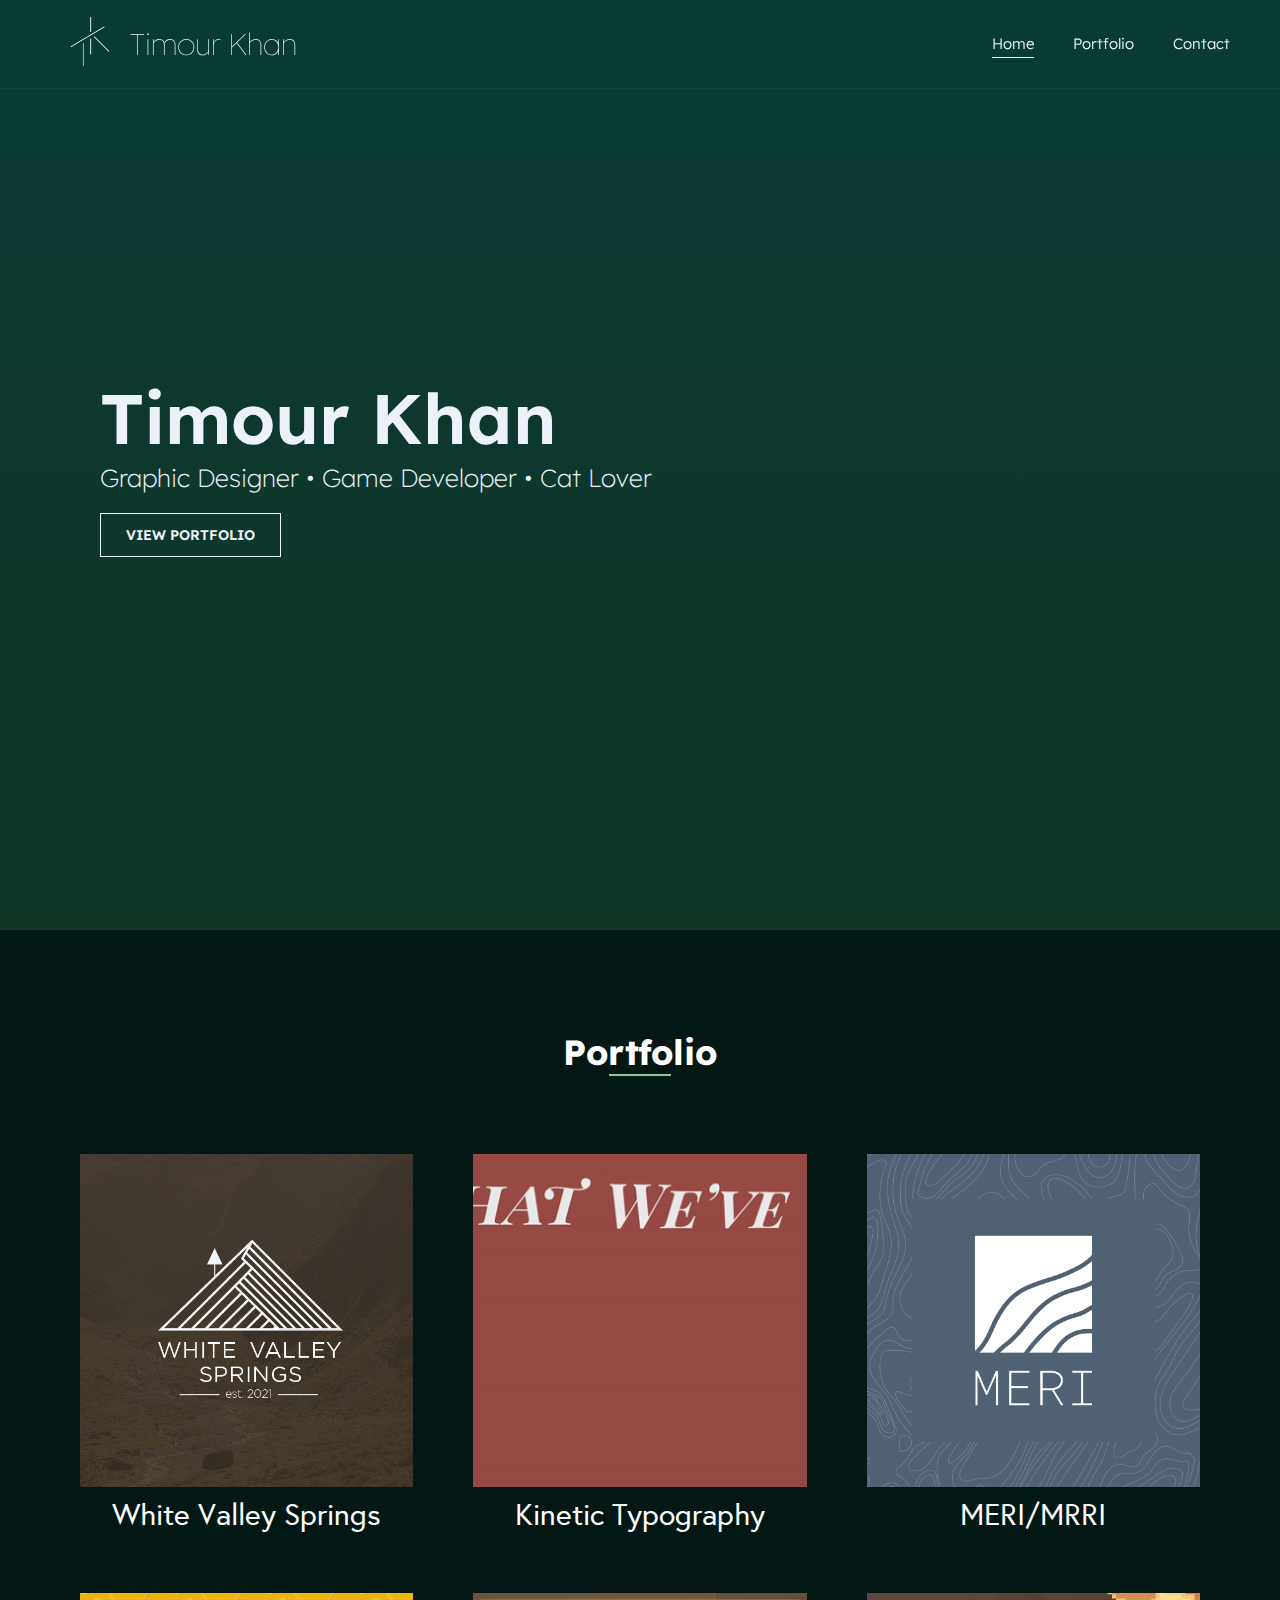
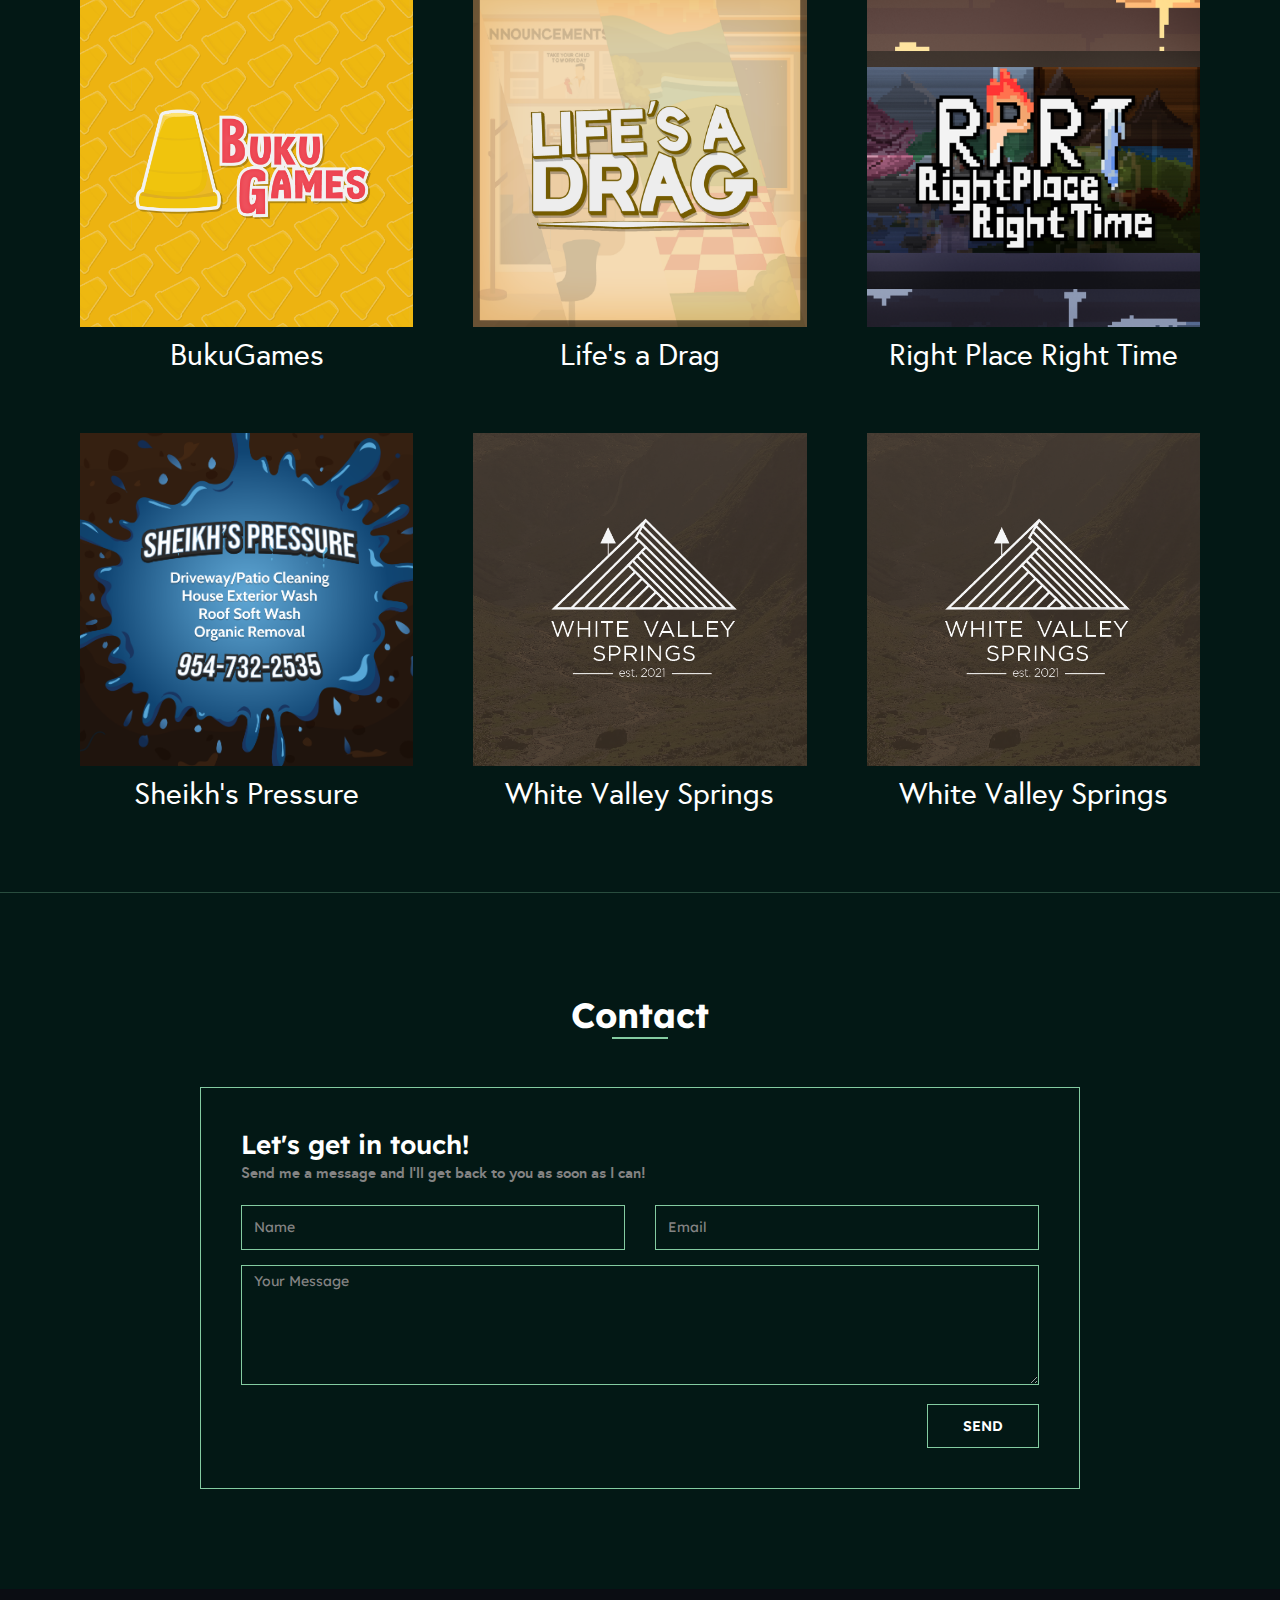
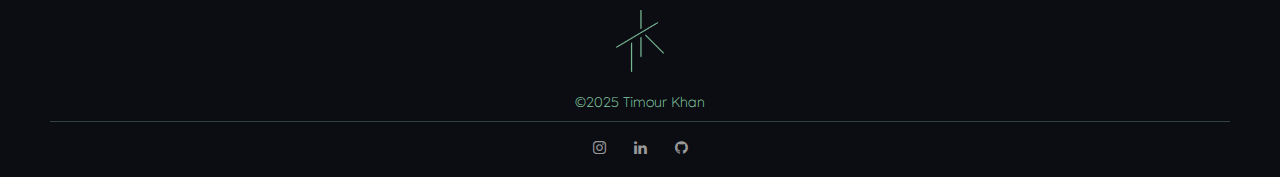
==== index.html @ a05a7520 "Uploaded website files" ====
<!DOCTYPE html>
<html lang="en">

<head>
   <meta charset="UTF-8" />
   <meta name="viewport" content="width=device-width, initial-scale=1.0" />
   <meta name="keywords" content="HTML, CSS, JavaScript">
   <meta name="description" content="Design portfolio for Timour Khan">
   <meta name="author" content="Timour Khan">
   <title>Timour Khan</title>
   <link href="./img/favicon2.png" rel="icon" type="image/x-icon">
   <link href="./css/header.css" rel="stylesheet" />
   <link href="./css/main.css" rel="stylesheet" />
   <link href="./css/home.css" rel="stylesheet" />
   <link href="./css/about.css" rel="stylesheet" />
   <link href="./css/service.css" rel="stylesheet" />
   <link href="./css/portfolio.css" rel="stylesheet" />
   <link href="./css/testimonials.css" rel="stylesheet" />
   <link href="./css/testimonials.css" rel="stylesheet" />
   <link href="./css/blog.css" rel="stylesheet" />
   <link href="./css/contact.css" rel="stylesheet" />
   <link href="./css/footer.css" rel="stylesheet" />
   <link href="./css/queries.css" rel="stylesheet" />
</head>



<body>
   <header>
      <div class="row">
         <div class="brand-name">
            <div class="logos">
               <a href="/" class="logo"><img src="img/logo.png" /></a>
               <a href="/" class="logo">Timour Khan</a>
            </div>
         </div>
         <div class="hamburger">
            <i class="fa fa-bars"></i>
         </div>
         <nav class="navbar">
            <ul>
               <li><a href="#homenav" class="homenav active">Home</a></li>
               <!-- <li><a href="#about">About</a></li> -->
               <!-- <li><a href="#services">Services</a></li> -->
               <li><a href="#portfolionav" class="portfolionav">Portfolio</a></li>
               <!-- <li><a href="#blog">Blog</a></li> -->
               <li><a href="#contactnav" class="contactnav">Contact</a></li>
            </ul>
         </nav>
      </div>
   </header>
   <section class="home" id="homenav">
      <div class="container">
         <div class="row full-screen">
            <div class="home-content">
               <div class="block">
                  <h1>Timour Khan</h1>
                  <h3>Graphic Designer • Game Developer • Cat Lover</h3>
                  <div class="cv-btn">
                     <a href="#portfolionav">View Portfolio</a>
                  </div>
               </div>
            </div>
         </div>
      </div>
   </section>
   <!-- <section class="about" id="about">
      <div class="container">
         <div class="row">
            <div class="title">
               <h1>About Me</h1>
               <p>Know more about me</p>
            </div>
         </div>
         <div class="row">
            <div class="about-content">
               <div class="row">
                  <div class="img">
                     <img src="img/me.png" alt='me' />
                  </div>
                  <div class="text">
                     <h4>I'm Puskar Adhikari</h4>
                     <h6>A <span>Web developer</span> and <span>front-end engineer</span> living and working in
                        Kathmandu, Nepal
                     </h6>
                     <p>I'm passionate about creating and developing clean, unique, elegant products. I specialize in
                        building Websites for small to medium size business. I keep my code clean, readable, modular and
                        well refactored. I enjoy working with complex user interfaces
                     </p>
                     <div class="skills">
                        <h6>Here are My few Tech Stack I've been working:</h6>
                        <div class="skills-list">
                           <ul class="fa-ul">
                              <li><span class="fa-li"><i class="fas fa-check-square"></i></span>JavaScript</li>
                              <li><span class="fa-li"><i class="fas fa-check-square"></i></span>HTML5</li>
                              <li><span class="fa-li"><i class="fas fa-check-square"></i></span>CSS/SCSS</li>
                              <li><span class="fa-li"><i class="fas fa-check-square"></i></span>React JS</li>
                              <li><span class="fa-li"><i class="fas fa-check-square"></i></span>Next.JS</li>
                           </ul>
                           <ul class="fa-ul">
                              <li><span class="fa-li"><i class="fas fa-check-square"></i></span>Version Control</li>
                              <li><span class="fa-li"><i class="fas fa-check-square"></i></span>UI/UX Design</li>
                              <li><span class="fa-li"><i class="fas fa-check-square"></i></span>CSS/SCSS</li>
                              <li><span class="fa-li"><i class="fas fa-check-square"></i></span>Firebase</li>
                              <li><span class="fa-li"><i class="fas fa-check-square"></i></span>Adobe XD</li>
                           </ul>
                        </div>
                     </div>
                     <div class="social">
                        <a href=""><i class="fa fa-facebook"></i></a>
                        <a href=""><i class="fa fa-twitter"></i></a>
                        <a href=""><i class="fa fa-instagram"></i></a>
                        <a href=""><i class="fa fa-github"></i></a>
                        <a href=""><i class="fa fa-linkedin"></i></a>
                     </div>
                  </div>
               </div>
            </div>
         </div>
   </section> -->
   <!-- <section class="services" id="services">
      <div class="container">
         <div class="row">
            <div class="title text-center">
               <h1>Services</h1>
            </div>
         </div>
         <div class="row">
            <div class="service-content">
               <div class="box">
                  <div class="icon"><i class="fa fa-laptop"></i></div>
                  <h5>Web Design</h5>
                  <p>From single landing pages to a fully-blown eCommerce store,
                     I'll create a design that fits you and your business.
                  </p>
               </div>
               <div class="box">
                  <div class="icon"><i class="fa fa-code"></i></div>
                  <h5>Web Development</h5>
                  <p>I create fully scalable and economically viable web
                     applications that boost your business.
                  </p>
               </div>
               <div class="box">
                  <div class="icon"><i class="fas fa-palette"></i></div>
                  <h5>UI/UX Design</h5>
                  <p>Powerful UI/UX is the key to higher user adoption rates, and
                     easier onboarding. By taking the following elements, I conduct
                     initial research and craft the design.
                  </p>
               </div>
               <div class="box">
                  <div class="icon"><i class="fas fa-wallet"></i></div>
                  <h5>Business Application</h5>
                  <p>I take an innovation-led approach to business application
                     services that make use of emerging technology and
                     software-as-a-service.
                  </p>
               </div>
               <div class="box">
                  <div class="icon"><i class="fa fa-mobile"></i></div>
                  <h5>Apps Interfac</h5>
                  <p>To match the pace, I give my best to design eye-catching
                     designs and prominent user-interfaces.
                  </p>
               </div>
               <div class="box">
                  <div class="icon"><i class="fa fa-rocket"></i></div>
                  <h5>SEO</h5>
                  <p>SEO is a critical component of online marketing. I use a
                     combination of the latest onsite and off-site strategies to
                     produce top results.
                  </p>
               </div>
            </div>
         </div>
      </div>
   </section> -->
   <section class="portfolio" id="portfolionav">

      <div class="row">
         <div class="title text-center">
            <h1>Portfolio</h1>
         </div>
      </div>
      <div class="row">
         <!-- <div class="filter-btn">
               <ul id="filterBtn">
                  <li class="active" data-target="all">All</li>
                  <li data-target="web">Web Design</li>
                  <li data-target="app">App Interface</li>
                  <li data-target="ui">UI/UX</li>
               </ul>
            </div> -->
      </div>
      <div class="row">
         <div class="gallery">
            <div class="item" data-id="web">
               <a href="/wvs.html">
                  <div class="inner">
                     <img src="./img/portfolio/wvs/WVSThumb.png" alt="portfolio" />
                     <div class="overlay">
                     </div>
                  </div>
               </a>
               <label>White Valley Springs</label>
            </div>
            <div class="item" data-id="web">
               <a href="/kinetictype.html">
                  <div class="inner">
                     <img class="gif" src="./img/portfolio/kinetictype/KineticTypeThumb.gif" alt="portfolio" />
                     <div class="overlay">
                     </div>
                  </div>
               </a>
               <label>Kinetic Typography</label>
            </div>
            <div class="item" data-id="web">
               <a href="/meri.html">
                  <div class="inner">
                     <img src="./img/portfolio/MERI/MERIThumb.png" alt="portfolio" />
                     <div class="overlay">
                     </div>
                  </div>
               </a>
               <label>MERI/MRRI</label>
            </div>
            <div class="item" data-id="web">
               <a href="/bukugames.html">
                  <div class="inner">
                     <img src="./img/portfolio/bukugames/BukuGamesThumb.png" alt="portfolio" />
                     <div class="overlay">
                     </div>
                  </div>
               </a>
               <label>BukuGames</label>
            </div>
            <div class="item" data-id="web">
               <a href="/lad.html">
                  <div class="inner">
                     <img src="./img/portfolio/lad/LADThumb.png" alt="portfolio" />
                     <div class="overlay">
                     </div>
                  </div>
               </a>
               <label>Life's a Drag</label>
            </div>
            <div class="item" data-id="web">
               <a href="/rprt.html">
                  <div class="inner">
                     <img src="./img/portfolio/rprt/RPRTThumb.png" alt="portfolio" />
                     <div class="overlay">
                     </div>
                  </div>
               </a>
               <label>Right Place Right Time</label>
            </div>
            <div class="item" data-id="web">
               <a href="/sheikhspressure.html">
                  <div class="inner">
                     <img src="./img/portfolio/sheikhspressure/SheikhsPressureThumb.png" alt="portfolio" />
                     <div class="overlay">
                     </div>
                  </div>
               </a>
               <label>Sheikh's Pressure</label>
            </div>
            <div class="item" data-id="web">
               <a href="/wvs.html">
                  <div class="inner">
                     <img src="./img/portfolio/wvs/WVSThumb.png" alt="portfolio" />
                     <div class="overlay">
                     </div>
                  </div>
               </a>
               <label>White Valley Springs</label>
            </div>
            <div class="item" data-id="web">
               <a href="/wvs.html">
                  <div class="inner">
                     <img src="./img/portfolio/wvs/WVSThumb.png" alt="portfolio" />
                     <div class="overlay">
                     </div>
                  </div>
               </a>
               <label>White Valley Springs</label>
            </div>
         </div>

      </div>
   </section>
   <section class="contact" id="contactnav">
      <div class="container">
         <div class="row">
            <div class="title text-center">
               <h1>Contact</h1>
            </div>
         </div>
         <div class="row">
            <form class="contact-form" action="https://api.web3forms.com/submit" method="POST">
               <input type="hidden" name="access_key" value="dc839871-3ebc-45a8-a748-4e70b51005d6" />
               <div class="row">
                  <div class="contact-text">
                     <h2>Let's get in touch!</h2>
                     <p>Send me a message and I'll get back to you as soon as I can!</p>
                  </div>
               </div>
               <div class="row space-between">
                  <div class="col-6">
                     <input type="text" class="form-control" name="name" placeholder="Name" required />
                  </div>
                  <div class="col-6">
                     <input type="email" class="form-control" name="email" placeholder="Email" required />
                  </div>
               </div>
               <div class="row">
                  <div class="col-12">
                     <textarea class="form-control" name="message" placeholder="Your Message" required></textarea>
                  </div>
               </div>
               <div class="row btnholder">
                  <button type="submit">Send
                  </button>
               </div>
            </form>
         </div>
      </div>
   </section>
   <footer>
      <div class="copyright">
         <div class="container">
            <img class="footerlogo" src="img/logo.png" /></a>
            <label>©2025 Timour Khan <span class="year"></span> </label>
            <div class="social-link">
               <a href="https://www.instagram.com/timourkhandesign" target="_blank"><i class="fa fa-instagram"></i></a>
               <a href="https://www.linkedin.com/in/timour-khan" target="_blank"><i class="fa fa-linkedin"></i></a>
               <a href="https://www.github.com/timourkhan" target="_blank"><i class="fa fa-github"></i></a>
            </div>
         </div>
      </div>
   </footer>
   <script src="./js/app.js"></script>
</body>

</html>
---- css/header.css ----
header {
  background-color: #083b3575;
  backdrop-filter: blur(10px);
  position: absolute;
  left: 0px;
  right: 0px;
  border-bottom: 1px solid #ffffff0c;
  z-index: 11;
}

.fixed {
  background-color: #083b3575;
  backdrop-filter: blur(10px);
  position: fixed;
  animation: fixHeader .3s cubic-bezier(0.175, 0.885, 0.32, 1);
  z-index: 11;
  box-shadow: 0px 10px 25px rgba(0, 0, 0, 0.363);
}

@keyframes fixHeader {
  0% {
    /* transform: translateY(-100%); */
    opacity: 0;
  }

  100% {
    /* transform: translateY(0%); */
    opacity: 1;
  }
}

@keyframes slideIn {
  0% {
    /* transform: translateY(-100%); */
    transform: translateY(-10%);
    opacity: 0;
  }

  100% {
    /* transform: translateY(0%); */
    transform: translateY(0%);
    opacity: 1;
  }
}

@keyframes slideOut {
  0% {
    /* transform: translateY(-100%); */
    transform: translateY(0%);
    opacity: 1;
    display: flex;

  }

  100% {
    /* transform: translateY(0%); */
    transform: translateY(-10%);
    opacity: 0;
    display: none;
  }
}

.container {
  /* max-width: 1140px;
  margin: auto; */
  margin-inline: 50px;
}

header .row {
  justify-content: space-between;
  align-items: center;
  margin-inline: 50px;
}

.logos {
  display: flex;
  align-items: center;
  justify-content: center;
  min-width: 200px;
}

.brand-name a {
  font-size: 30px;
  font-weight: 100;
  color: rgb(236, 241, 250);
  position: relative;
}

.brand-name img {
  width: 5rem;
  object-fit: cover;
}

.fixed .brand-name a {
  color: #ffffff;
}

.hamburger .fa {
  font-size: 20px;
  /* background-color: rgb(236, 241, 250); */
  color: #ffffff;
  display: none;
  height: 30px;
  width: 35px;
  /* border-radius: 2px; */
  line-height: 30px;
  text-align: center;
  cursor: pointer;
  outline: 1px solid #ffffff;
}

.navbar ul {
  list-style: none;
  margin: 0;
  padding: 0;
}

.navbar ul li {
  display: inline;
  margin-left: 35px;
}

.navbar ul li a {
  font-size: 15px;
  line-height: 72px;
  color: rgb(236, 241, 250);
  font-weight: 300;
  /* display: block; */
  position: relative;
}

.fixed .navbar ul li a {
  color: #ffffff;
}

.navbar ul li a::before {
  content: "";
  height: 1px;
  background-color: rgb(236, 241, 250);
  width: 0%;
  position: absolute;
  right: 0px;
  bottom: -5px;
  cursor: pointer;
  transition: all .5s cubic-bezier(0.075, 0.82, 0.165, 1);
}

.fixed .navbar ul li a::before {
  background-color: #ffffff;
}

.navbar ul li a:hover::before {
  width: 100%;
  left: 0px;
}

.navbar ul li a.active::before {
  width: 100%;
  left: 0;
}

.navshow {
  display: flex !important;
  animation: slideIn .3s cubic-bezier(0.175, 0.885, 0.32, 1);
}

.navhide {
  display: none;
  /* animation: slideOut .3s cubic-bezier(0.175, 0.885, 0.32, 1); */

}
---- css/main.css ----
@import url('https://fonts.googleapis.com/css2?family=Archivo:ital,wght@0,100..900;1,100..900&display=swap');
@import url("https://cdnjs.cloudflare.com/ajax/libs/font-awesome/5.13.0/css/all.min.css");
@import url("https://stackpath.bootstrapcdn.com/font-awesome/4.7.0/css/font-awesome.min.css");

@font-face {
  font-family: 'Lexend';
  src: url("../fonts/LexendDeca-VariableFont_wght.woff2") format("woff2");

}

@font-face {
  font-family: 'Europa';
  src: url("../fonts/europa-light-webfont.woff2") format('woff2');
  font-style: normal;
  font-weight: 100;
}

@font-face {
  font-family: 'Europa';
  src: url("../fonts/europa-regular-webfont.woff2") format('woff2');
  font-style: normal;
  font-weight: 200;
}

@font-face {
  font-family: 'Europa';
  src: url("../fonts/europa-bold-webfont.woff2") format('woff2');
  font-style: normal;
  font-weight: 300;
}

:root {
  --lightgreen: #84cba1;
  --white: #ffffff;
}

html {
  scroll-behavior: smooth;
}

body {
  font-family: 'Lexend';
  margin: 0;
}

p {
  font-family: 'Europa';
}

* {
  box-sizing: border-box;
  margin: 0;
}

a {
  text-decoration: none;
  font-size: 15px;
}

section {
  color: white;
  background-color: #031815;
}

.row {
  display: flex;
  flex-wrap: wrap;
}

.title {
  flex: 0 0 100%;
  max-width: 100%;
  margin-bottom: 40px;
}

.title h1 {
  display: inline-block;
  font-size: 35px;
  font-weight: 700;
  /* text-transform: uppercase; */
  margin: 0px 0px 10px;
  position: relative;
}

.title h1::before {
  content: "";
  left: 0;
  right: 30%;
  position: absolute;
  height: 2px;
  background-color: #84cba1;
  bottom: -2px;
}

.title p {
  font-size: 12px;
  color: #838383;
  font-weight: 400;
  letter-spacing: 2px;
}

.text-center {
  text-align: center !important;
}

.text-right {
  text-align: right !important;
}

.text-left {
  text-align: left !important;
}

.align-items-center {
  align-items: center;
}

.space-between {
  justify-content: space-between;
}

.button {
  flex: 0 0 33.33%;
  max-width: 33.33%;
  text-align: right;
}

.button a {
  font-size: 14px;
  color: rgb(236, 241, 250);
  background-color: transparent;
  border: 1.5px solid rgb(236, 241, 250);
  border-radius: 4px;
  padding: 12px 25px;
  display: inline-block;
  text-transform: uppercase;
  font-weight: 600;
  cursor: pointer;
  transition: all 0.5s ease;
}

.button a:hover {
  background-color: #fff;
  color: #000;
}
---- css/home.css ----
.home {
  min-height: 100vh;
  background: linear-gradient(#083b35, #123526);
  background-size: cover;
  background-position: center;
  padding: 15px;
}


.full-screen {
  min-height: 100vh;
}

.home-content {
  display: flex;
  flex-wrap: wrap;
  align-items: center;
  flex: 0 0 100%;
  max-width: 100%;
}

.block {
  max-width: 75%;
  color: rgb(236, 241, 250);
  padding-left: 35px;
  /* border-left: 3px solid rgb(236, 241, 250); */
  /* margin-top: 50px; */
}

.block h1 {
  font-size: 70px;
  font-weight: 600;
  margin: 0;
  padding: 0;
}

.block h3 {
  font-size: 25px;
  font-weight: 200;
  margin: 0;
  padding: 0;
}

.block h6 {
  font-size: 18px;
  font-weight: 500;
  margin: 0;
  padding: 0;
}

.cv-btn {
  padding-top: 20px;
}

.cv-btn a {
  font-size: 14px;
  color: rgb(236, 241, 250);
  background-color: transparent;
  border: 1px solid rgb(236, 241, 250);
  padding: 12px 25px;
  display: inline-block;
  text-transform: uppercase;
  font-weight: 600;
  cursor: pointer;
  transition: all 0.5s cubic-bezier(0.215, 0.610, 0.355, 1);
}

.cv-btn a:hover {
  background-color: #fff;
  color: #000;
  scale: 1.1;
}
---- css/about.css ----
.about {
  padding: 100px 15px;
  background-color: #fff;
}

.img {
  flex: 0 0 50%;
  max-width: 50%;
}

.img img {
  width: 100%;
  border-radius: 4px;
  display: block;
}

.text {
  flex: 0 0 50%;
  max-width: 50%;
  padding-left: 30px;
}

.text h4 {
  font-size: 25px;
  font-weight: 600;
  margin: 0 0 10px;
  color: #000;
}

.text h6 {
  font-size: 18px;
  font-weight: 500;
  margin: 0 0 25px;
  color: #000;
}

.text h6 span {
  color: #5f88e0;
  position: relative;
}

.text h6 span::before {
  content: "";
  left: 0;
  right: 90%;
  position: absolute;
  height: 2px;
  bottom: 0px;
  transition: all 0.5s ease;
}

.text h6 span:hover::before {
  content: "";
  left: 0;
  right: 0;
  position: absolute;
  height: 2px;
  background-color: #5f88e0;
  bottom: 0px;
}

.text p {
  font-size: 15px;
  font-weight: 400;
  line-height: 24px;
  color: #838383;
}

.skills {
  padding: 20px 0px;
}

.skills h6 {
  font-size: 18px;
  font-weight: 400;
  margin: 0 0 25px;
  color: #000;
}

.skills-list {
  width: 300px;
  display: flex;
  justify-content: space-between;
}

.fa-ul li {
  font-size: 14px;
  font-weight: 400;
  color: #838383
}

.fa-ul .fa-li {
  font-size: 14px;
  font-weight: 400;
  color: #838383
}

.social {
  padding-top: 10px;
}

.social a {
  height: 30px;
  width: 30px;
  background-color: #000;
  display: inline-block;
  border: 1px solid #000;
  border-radius: 4px;
  line-height: 28px;
  text-align: center;
  margin: 0px 1px;
  transition: all 0.5s ease;
  -webkit-transition: all 0.5s ease;
}

.social a:hover {
  background-color: transparent;
  color: #000;
}

.social a .fa {
  color: #fff;
  font-size: 14px;
}

.social a .fa:hover {
  color: #000;
}
---- css/service.css ----
.services {
  background-color: rgb(236, 241, 250);
  padding: 100px 15px 70px;
}

.services .container .row .title h1::before {
  left: 30%;
}

.service-content {
  flex: 0 0 100%;
  max-width: 100%;
  display: flex;
  flex-wrap: wrap;
  justify-content: space-between;
}

.box {
  background-color: #fff;
  flex: 0 0 calc(33.33% - 20px);
  max-width: calc(33.33% - 20px);
  margin-bottom: 30px;
  border: 1px solid #eee;
  border-radius: 5px;
  padding: 30px;
  text-align: center;
  position: relative;
}

.box::before {
  content: "";
  height: 2px;
  background-color: #5f88e0;
  position: absolute;
  bottom: 0px;
  width: 50px;
  left: 0;
  right: 0;
  margin: auto;
  transition: all 0.5s ease;
}

.box:hover::before {
  width: 100%;
}

.box .icon {
  height: 60px;
  width: 60px;
  background-color: #5f88e0;
  margin: 15px auto 20px;
  border-radius: 50%;
}

.box .icon .fa {
  font-size: 25px;
  color: #fff;
  line-height: 60px;
}

.box .icon .fas {
  font-size: 25px;
  color: #fff;
  line-height: 60px;
}

.box h5 {
  font-size: 16px;
  font-weight: 600;
  color: #000;
  margin: 0;
}

.box p {
  font-size: 15px;
  font-weight: 400;
  line-height: 24px;
  color: #838383;
  margin: 5px 0 10px;
}
---- css/portfolio.css ----
.portfolio {
    padding-top: 100px;
    border-bottom: 1px solid #84cba24b;
}

.portfolio .row .title h1::before {
    left: 30%;
}

.filter-btn {
    flex: 0 0 100%;
    max-width: 100%;
}

.filter-btn ul {
    list-style: none;
    text-align: center;
    padding: 0;
}

.filter-btn ul li {
    color: #000;
    font-weight: 500;
    font-size: 15px;
    display: inline-block;
    margin: 0px 8px;
    text-transform: uppercase;
    cursor: pointer;
    padding-bottom: 0;
}

.filter-btn ul li.active {
    color: #5f88e0;
    border-bottom: 2px solid #5f88e0;
}

.filter-btn {
    margin-bottom: 25px;
}

.gallery {
    flex: 0 0 100%;
    /* max-width: 100%; */
    display: flex;
    flex-wrap: wrap;
    padding: 0 50px 50px 50px;
}

.item {
    flex: 0 0 33.33%;
    max-width: 33.33%;
    position: relative;
    padding: 30px;
    /* outline: 1px solid blue; */
    display: flex;
    align-items: center;
    justify-content: center;
    flex-direction: column;
    gap: 10px;
    transition: .5s cubic-bezier(0.075, 0.82, 0.165, 1);
    cursor: pointer;
}


.item img {
    aspect-ratio: 1/1;
    height: 100%;
    width: 100%;
    object-fit: cover;
    display: block;
    transition: .5s cubic-bezier(0.785, 0.135, 0.15, 0.86);
}

.item:hover img {
    scale: 1.1;
}

.item label {
    font-family: 'Europa';
    font-size: 30px;
    font-weight: 200;
    cursor: pointer;
    text-align: center;
}

.item .overlay {
    position: absolute;
    left: 0;
    top: 0;
    bottom: 0;
    right: 0;
    background-color: rgba(0, 0, 0, 0.6);
    z-index: 10;
    display: flex;
    flex-wrap: nowrap;
    flex-direction: column;
    align-items: center;
    justify-content: center;
    opacity: 0;
    transition: all 0.5s ease-in;
}

.item:hover .overlay {
    opacity: .3;
}

.inner {
    position: relative;
    height: 100%;
    width: 100%;
    overflow: hidden;
}

.overlay .fa {
    height: 50px;
    width: 50px;
    background-color: #5f88e0;
    color: #fff;
    display: inline-block;
    text-align: center;
    line-height: 50px;
    border-radius: 50%;
    cursor: pointer;
}

.item:hover .overlay .fa {
    animation: galleryIcon 0.8s ease;
    -webkit-animation: galleryIcon 0.8s ease;
}

@keyframes galleryIcon {
    0% {
        transform: translate(-20px);
        opacity: 0;
    }

    100% {
        transform: translate(0);
        opacity: 1;
    }
}

.overlay h4 {
    margin-top: 15px;
    font-size: 25px;
    font-weight: 600;
    color: #fff;
}

.item:hover .overlay h4 {
    animation: galleryText 0.8s ease;
    -webkit-animation: galleryText 0.8s ease;
}

@keyframes galleryText {
    0% {
        transform: translate(20px);
        opacity: 0;
    }

    100% {
        transform: translate(0);
        opacity: 1;
    }
}

.lightbox {
    position: fixed;
    left: 0;
    right: 0;
    top: 0;
    bottom: 0;
    z-index: 100;
    background-color: rgba(0, 0, 0, 0.6);
    justify-content: center;
    align-items: center;
}

.show {
    display: flex;
    animation: zoomIn .3s cubic-bezier(0.075, 0.82, 0.165, 1);
}

@keyframes zoomIn {
    0% {
        scale: 1.2;
        opacity: 0;
    }

    100% {
        scale: 1;
        opacity: 1;
    }
}


.hide {
    display: none;

}

.close-lightbox {
    height: 35px;
    width: 35px;
    background-color: #5f88e0;
    color: #fff;
    text-align: center;
    line-height: 35px;
    position: absolute;
    right: 10px;
    top: 10px;
    cursor: pointer;
    border-radius: 50%;
    z-index: 101;
}

.lightbox img {
    max-width: 90%;
    max-height: 90%;
    display: block;

}

.itemdesc {
    flex: 0 0 100%;
    max-width: 100%;
    min-height: 100vh;
}

.headerimg {
    position: relative;
    clip-path: inset(0);
    width: 100%;
    height: 250px;
}

.headerimg img {
    object-fit: cover;
    position: fixed;
    width: 100%;
    height: 100%;
    filter: contrast(70%) brightness(70%);
}

.kineticheader {
    top: -300px;
}

.meriheader {
    top: -200px;
}

.rprtheader {
    top: -300px;
}

.sheikhspressureheader {
    top: -100px;
}

.iteminfo {
    margin-inline: 200px;
    margin-top: 50px;
}

.iteminfo h3 {
    margin-block: 20px;
    font-size: 50px;
    font-weight: 800;
}

.iteminfo p {
    margin-block: 20px;
    font-size: 20px;
    font-weight: 100;
}

.iteminfo a {
    text-decoration: underline;
}

.iteminfo a:visited,
.iteminfo a:active {
    color: inherit;

}

.itemimgs {
    display: flex;
    flex-wrap: wrap;
    flex: 0 0 10%;
    gap: 25px;
    justify-content: center;
    padding-block: 50px;
}

.imgcontainer {
    flex: 0 0 40%;
    max-width: 100%;
    display: flex;
    justify-content: center;
    transition: .5s cubic-bezier(0.075, 0.82, 0.165, 1);
    cursor: pointer;
}

.imgcontainer:hover {
    scale: 1.02;
}

.itemimg {
    max-width: 100%;
    object-fit: contain;
}

.changeproj {
    display: flex;
    justify-content: space-between;
    padding: 50px;
    text-decoration: none;

}

.changeproj a:visited,
.changeproj a:active {
    color: inherit;

}

.changeproj label {
    padding-inline: 30px;
    font-size: 34px;
    font-weight: 200;
    font-family: 'Europa';
    cursor: pointer;
}
---- css/testimonials.css ----
.testimonials {
    padding: 100px 0px;
}

.testimonials .title h1::before {
    left: 30%;
}

.testimonials-content {
    position: relative;
    overflow: hidden;
    flex: 0 0 100%;
    max-width: 100%;
}

.testimonials-box {
    float: left;
    transition: margin 1s ease;
}

.testimonials-img {
    background-color: #fff;
    margin-bottom: 15px;
    border: 1px solid rgb(226, 221, 221);
    padding: 40px 20px;
    border-radius: 4px;
    display: flex;
    flex-wrap: nowrap;
    float: left;
    width: 100%;
}

.test-img {
    flex: 0 0 118px;
    max-width: 118px;
}

.test-img img {
    height: 100px;
    width: 100px;
    border-radius: 50%;
}

.testimonials-text p {
    font-size: 15px;
    font-weight: 400;
    line-height: 24px;
    color: #838383;
    margin: 0;
}

.testimonials-text h6 {
    font-size: 16px;
    font-weight: 600;
    color: #000;
    margin: 10px 0 5px;
}

.slider {
    float: left;
    width: 100%;
    text-align: center;
}

.slider div {
    height: 15px;
    width: 15px;
    background-color: #fff;
    border: 1px solid #5f88e0;
    border-radius: 50%;
    display: inline-block;
    margin: 10px 6px;
    cursor: pointer;
}

.slider div.active {
    background-color: #5f88e0;

}
---- css/testimonials.css ----
.testimonials {
    padding: 100px 0px;
}

.testimonials .title h1::before {
    left: 30%;
}

.testimonials-content {
    position: relative;
    overflow: hidden;
    flex: 0 0 100%;
    max-width: 100%;
}

.testimonials-box {
    float: left;
    transition: margin 1s ease;
}

.testimonials-img {
    background-color: #fff;
    margin-bottom: 15px;
    border: 1px solid rgb(226, 221, 221);
    padding: 40px 20px;
    border-radius: 4px;
    display: flex;
    flex-wrap: nowrap;
    float: left;
    width: 100%;
}

.test-img {
    flex: 0 0 118px;
    max-width: 118px;
}

.test-img img {
    height: 100px;
    width: 100px;
    border-radius: 50%;
}

.testimonials-text p {
    font-size: 15px;
    font-weight: 400;
    line-height: 24px;
    color: #838383;
    margin: 0;
}

.testimonials-text h6 {
    font-size: 16px;
    font-weight: 600;
    color: #000;
    margin: 10px 0 5px;
}

.slider {
    float: left;
    width: 100%;
    text-align: center;
}

.slider div {
    height: 15px;
    width: 15px;
    background-color: #fff;
    border: 1px solid #5f88e0;
    border-radius: 50%;
    display: inline-block;
    margin: 10px 6px;
    cursor: pointer;
}

.slider div.active {
    background-color: #5f88e0;

}
---- css/blog.css ----
.blog {
    background-color: #fff;
    padding: 100px 0px;
}

.blog .container .row .title h1::before {
    left: 30%;
}

.blog-content {
    display: flex;
    flex-wrap: wrap;
    flex: 0 0 100%;
    max-width: 100%;
    justify-content: space-between;
}

.blog-box {
    flex: 0 0 calc(33.33% - 20px);
    max-width: calc(33.33% - 20px);
    border: 1px solid #ddd;
    background-color: rgb(236, 241, 250);
    border-radius: 5px;
    box-shadow: 0 4px 8px 0 rgba(0, 0, 0, 0.2);
}

.blog-img {
    overflow: hidden;
}

.blog-img img {
    max-width: 100%;
    display: block;
    transition: all 0.5s ease;
}

.blog-box:hover .blog-img img {
    transform: scale(1.1);
}

.blog-info {
    padding: 10px 0;
}

.blog-text {
    padding: 10px 20px 20px 20px;
}

.blog-info span {
    font-size: 12px;
    color: #838383;
    display: inline-block;

}

.blog-info span:nth-child(2) {
    border-left: 1px solid #ddd;
    padding-left: 8px;
    margin-left: 10px;
}

.blog-box h3 {
    font-size: 22px;
    font-weight: 600;
    color: #000;
    margin: 0;
    padding: 0 0 10px;
}

.blog-box p {
    font-size: 15px;
    font-weight: 400;
    line-height: 24px;
    color: #000;
    color: #838383;
    margin: 0 0 10px;
}

.blog-box a {
    font-size: 14px;
    color: #5f88e0;
    text-transform: uppercase;
    font-weight: 600;
    display: inline-block;
    border-bottom: 2px solid #5f88e0;
    -webkit-transition: all 0.5s ease;
    transition: all 0.5s ease;
}

.blog-box a:hover {
    color: #000;
    border-color: #000;
}
---- css/contact.css ----
.contact {
    padding: 100px 150px;
}

.contact .row .title h1::before {
    left: 30%;
}

.contact-form {
    /* background-color: #fff; */
    flex: 0 0 100%;
    max-width: 100%;
    padding: 40px;
    border: 1.5px solid #84cba1;
    /* border-radius: 5px; */
}

.contact-text {
    flex: 0 0 100%;
    max-width: 100%;
    padding-bottom: 20px;
}

.contact-text h2 {
    font-size: 26px;
    font-weight: 600;
    margin: 0;
    padding: 0;
}

.contact-text p {
    font-size: 15px;
    font-weight: 400;
    line-height: 24px;
    color: #838383;
    margin: 0;
}

.contact-form .row {

    flex-wrap: wrap;
}

.col-6 {
    flex: 0 0 calc(50% - 15px);
    max-width: calc(50% - 15px);
}

/* .col-6 input {
    border-radius: 5px;
} */

.col-12 {
    flex: 0 0 100%;
    max-width: 100%;
}

.form-control {
    font-family: 'Lexend';
    height: 45px;
    width: 100%;
    margin-bottom: 15px;
    border: 1px solid #84cba1;
    background-color: rgba(0, 0, 0, 0);
    color: white;
    padding: 6px 12px;
    font-size: 14px;
    font-weight: 400;
    transition: all .5s cubic-bezier(0.075, 0.82, 0.165, 1);

}

.form-control:focus {
    outline: 1px solid #8fdaae;
    border-radius: 7px;
}

.contact-form textarea.form-control {
    height: 120px;
    /* border-radius: 5px; */
}

.form-control::placeholder {
    color: #838383;
}

.btnholder {
    display: flex;
    justify-content: end;
}

.contact-form button {
    font-family: 'Lexend';
    font-size: 14px;
    color: rgb(255, 255, 255);
    background-color: transparent;
    border: 1px solid #84cba1;
    padding: 12px 35px;
    border-radius: 0px;
    text-transform: uppercase;
    font-weight: 600;
    cursor: pointer;
    transition: all 0.5s cubic-bezier(0.215, 0.610, 0.355, 1);
}

.contact-form button:hover {
    color: #84cba1;
    scale: 1.1;
}
---- css/footer.css ----
/* .footer-logo {
    flex: 0 0 100%;
    max-width: 100%;
    text-align: center;
    font-size: 45px;
    font-family: 'Lobster', cursive;
    color: rgb(236, 241, 250);
    font-weight: 900;
} */

.social-link {
    flex: 0 0 100%;
    max-width: 100%;
    text-align: center;
    padding-top: 15px;
    border-top: 1px solid #84cba24b;
}

.social-link a {
    color: #999999;
    display: inline-block;
    margin: 0px 12px;
    transition: all 0.5s ease;

}

.social-link a:hover {
    color: var(--lightgreen);
}

.copyright {
    background-color: #0b0d13;
    padding-bottom: 20px;
    text-align: center;
}

.footerlogo {
    max-width: 100px;
    margin: 0;
    filter: brightness(0) saturate(100%) invert(80%) sepia(15%) saturate(774%) hue-rotate(92deg) brightness(92%) contrast(87%);
}

.copyright label {
    display: block;
    cursor: auto;
    margin: 0;
    text-align: center;
    font-size: 14px;
    font-weight: 200;
    color: #84cba1;
    margin-bottom: 10px;
}
---- css/queries.css ----
@media(max-width: 991px) {
    .block h1 {
        font-size: 50px;
    }

    .iteminfo {
        margin-inline: 50px;
    }

    .imgcontainer {
        flex: 0 0 90%;
        max-width: 100%;
        position: relative;
    }

}

@media(max-width: 767px) {

    .home-content {
        justify-content: center;
        text-align: center;
    }

    .home .home-content .block h1 {
        font-size: 60px;
    }

    .home .home-content .block h3 {
        font-size: 20px;
    }

    header {
        padding-inline: 15px;
        position: fixed;
        background-color: #083b35;
        /* border-bottom: 1px solid #eee; */
    }

    header .row {
        justify-content: space-between;
        align-items: center;
        margin-inline: 0px;
    }

    .brand-name a {
        font-size: 24px;
        font-weight: 100;
        color: rgb(236, 241, 250);
        position: relative;
    }

    .brand-name img {
        width: 4rem;
        object-fit: cover;
    }

    .hamburger .fa {
        display: inline-block;
    }

    .navbar {
        position: absolute;
        background-color: #041d1abd;
        width: 100%;
        left: 0px;
        top: 70px;
        padding: 15px;
        /* border-top: 1px solid #eee;
      border-bottom: 1px solid #eee; */
        display: none;
        box-shadow: 0px 20px 25px rgba(0, 0, 0, 0.363);
    }

    .navbar .show {
        display: block;
    }

    .navbar ul li {
        display: block;
        margin-right: 0;

    }

    .navbar ul li a {
        line-height: 52px;
        /* color: #01143e; */
    }

    .navbar ul li a::before {
        bottom: -3px;
        /* background-color: #01143e; */
    }

    .about .img {
        flex: 0 0 100%;
        max-width: 100%;
    }

    .about .text {
        flex: 0 0 100%;
        max-width: 100%;
        padding-left: 0px;
        padding-top: 30px;
    }

    .gallery .item {
        flex: 0 0 50%;
        max-width: 50%;
        position: relative;
        padding: 8px;
    }

    .iteminfo {
        margin-inline: 50px;
        margin-top: 50px;
    }

    .contact {
        padding: 100px 10px;
    }

    .contact-form {
        padding: 20px;
    }

    .contact-form .col-6 {
        flex: 0 0 100%;
        max-width: 100%;
    }

    .social-link a {
        margin: 0px 50px !important;
    }
}

@media(max-width: 500px) {
    .home .home-content .block {
        padding-left: 20px;
    }

    /* .home .home-content .block h1 {
      font-size: 30px;
    }
  
    .home .home-content .block h3 {
      font-size: 15px;
    } */

    .about .about-content .social a {
        margin: 0px 3px;
    }

    .gallery .item {
        flex: 0 0 100%;
        max-width: 100%;
    }

}
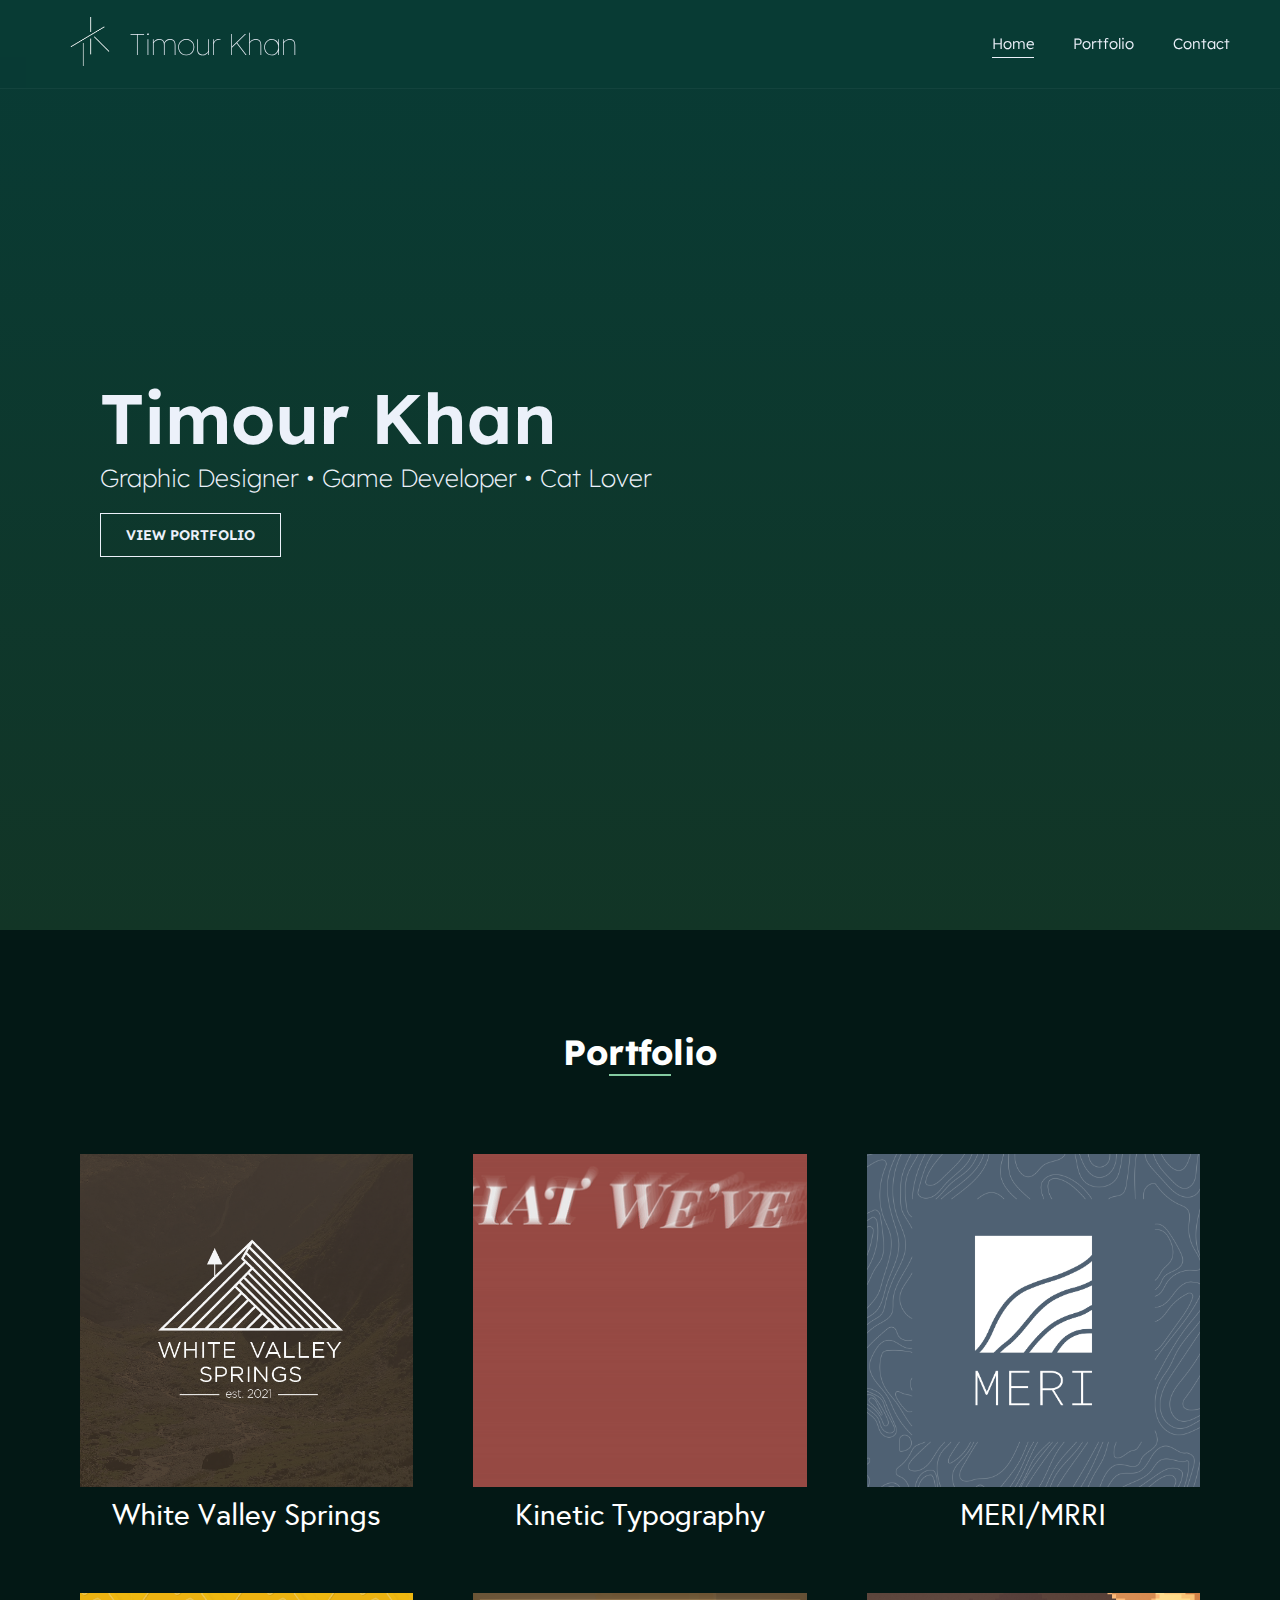
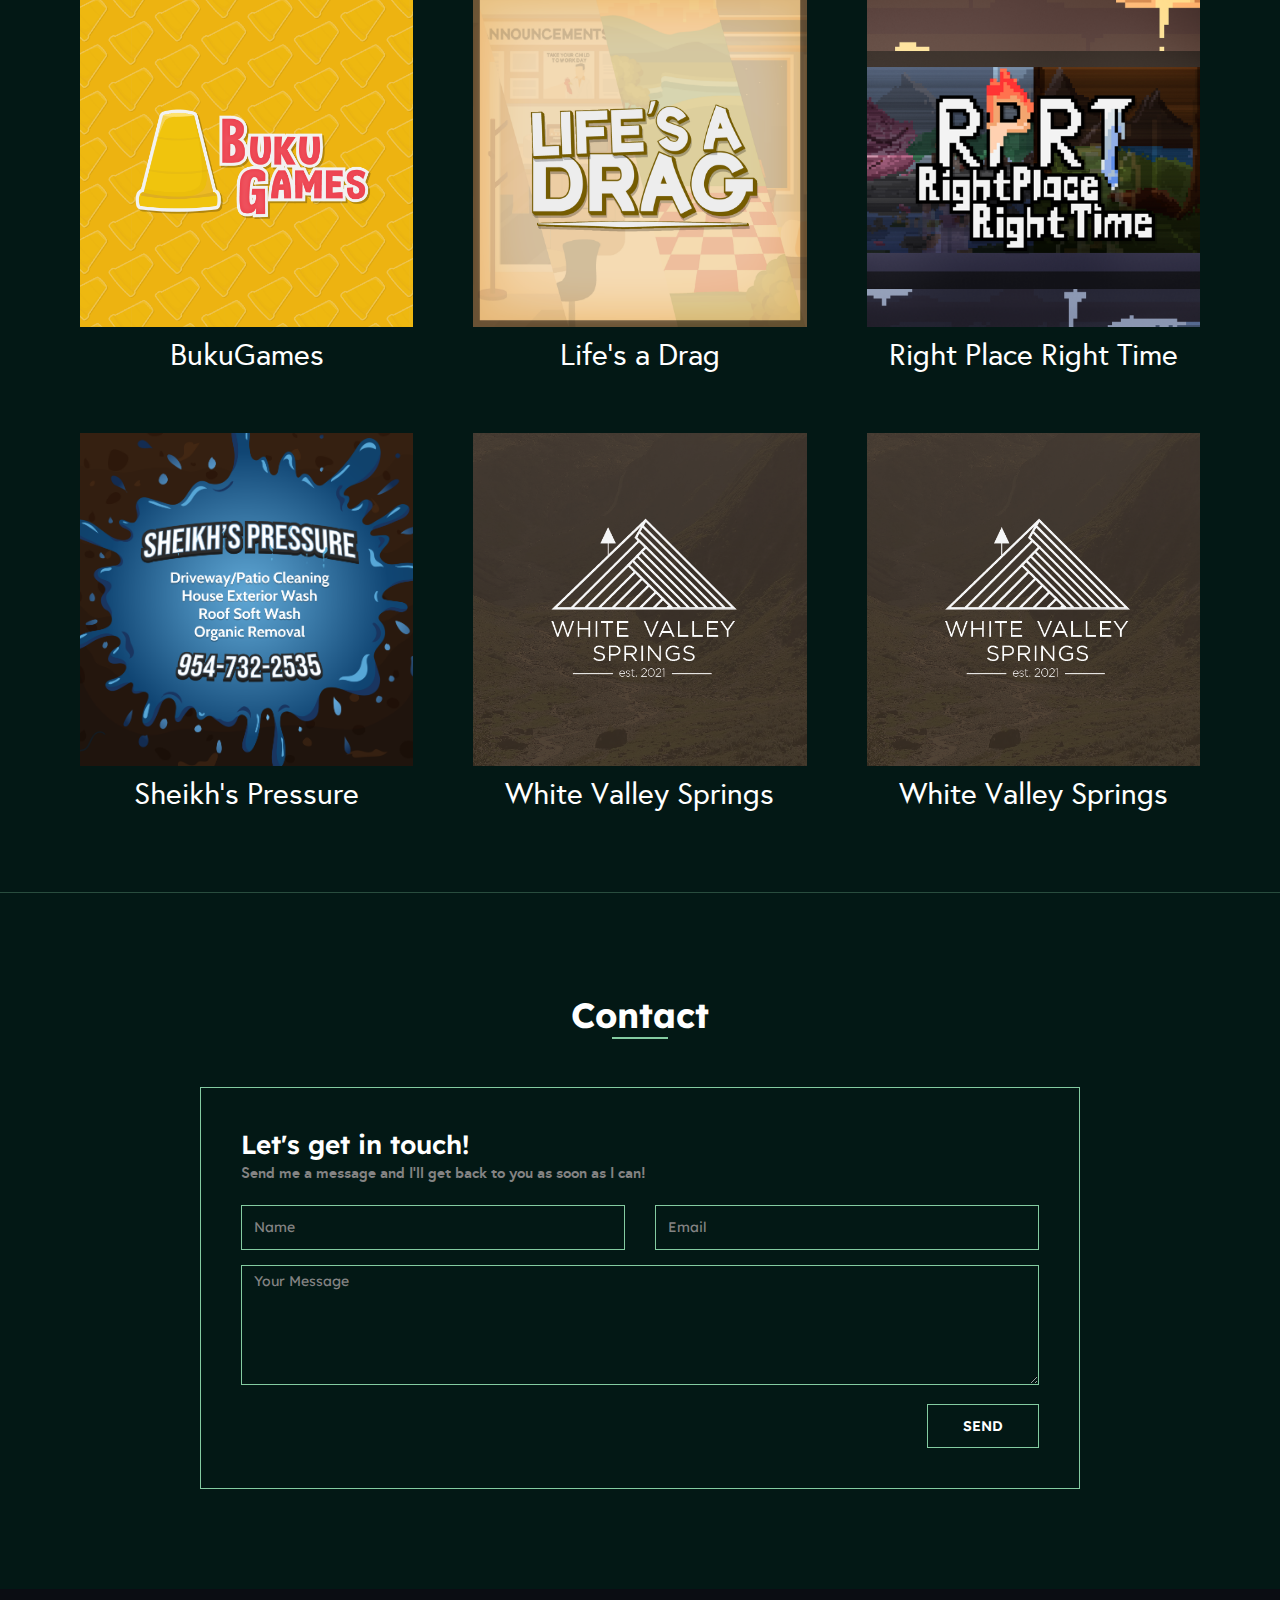
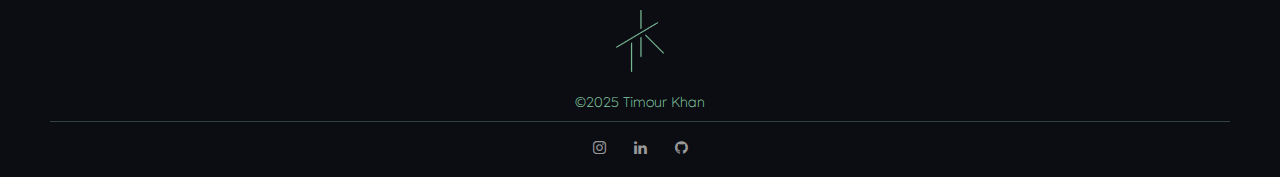
==== commit 5c270968: "Update index.html" ====
--- a/index.html
+++ b/index.html
@@ -196,7 +196,7 @@
       <div class="row">
          <div class="gallery">
             <div class="item" data-id="web">
-               <a href="/wvs.html">
+               <a href="wvs.html">
                   <div class="inner">
                      <img src="./img/portfolio/wvs/WVSThumb.png" alt="portfolio" />
                      <div class="overlay">
@@ -206,7 +206,7 @@
                <label>White Valley Springs</label>
             </div>
             <div class="item" data-id="web">
-               <a href="/kinetictype.html">
+               <a href="kinetictype.html">
                   <div class="inner">
                      <img class="gif" src="./img/portfolio/kinetictype/KineticTypeThumb.gif" alt="portfolio" />
                      <div class="overlay">
@@ -216,7 +216,7 @@
                <label>Kinetic Typography</label>
             </div>
             <div class="item" data-id="web">
-               <a href="/meri.html">
+               <a href="meri.html">
                   <div class="inner">
                      <img src="./img/portfolio/MERI/MERIThumb.png" alt="portfolio" />
                      <div class="overlay">
@@ -226,7 +226,7 @@
                <label>MERI/MRRI</label>
             </div>
             <div class="item" data-id="web">
-               <a href="/bukugames.html">
+               <a href="bukugames.html">
                   <div class="inner">
                      <img src="./img/portfolio/bukugames/BukuGamesThumb.png" alt="portfolio" />
                      <div class="overlay">
@@ -236,7 +236,7 @@
                <label>BukuGames</label>
             </div>
             <div class="item" data-id="web">
-               <a href="/lad.html">
+               <a href="lad.html">
                   <div class="inner">
                      <img src="./img/portfolio/lad/LADThumb.png" alt="portfolio" />
                      <div class="overlay">
@@ -246,7 +246,7 @@
                <label>Life's a Drag</label>
             </div>
             <div class="item" data-id="web">
-               <a href="/rprt.html">
+               <a href="rprt.html">
                   <div class="inner">
                      <img src="./img/portfolio/rprt/RPRTThumb.png" alt="portfolio" />
                      <div class="overlay">
@@ -256,7 +256,7 @@
                <label>Right Place Right Time</label>
             </div>
             <div class="item" data-id="web">
-               <a href="/sheikhspressure.html">
+               <a href="sheikhspressure.html">
                   <div class="inner">
                      <img src="./img/portfolio/sheikhspressure/SheikhsPressureThumb.png" alt="portfolio" />
                      <div class="overlay">
@@ -266,7 +266,7 @@
                <label>Sheikh's Pressure</label>
             </div>
             <div class="item" data-id="web">
-               <a href="/wvs.html">
+               <a href="wvs.html">
                   <div class="inner">
                      <img src="./img/portfolio/wvs/WVSThumb.png" alt="portfolio" />
                      <div class="overlay">
@@ -276,7 +276,7 @@
                <label>White Valley Springs</label>
             </div>
             <div class="item" data-id="web">
-               <a href="/wvs.html">
+               <a href="wvs.html">
                   <div class="inner">
                      <img src="./img/portfolio/wvs/WVSThumb.png" alt="portfolio" />
                      <div class="overlay">
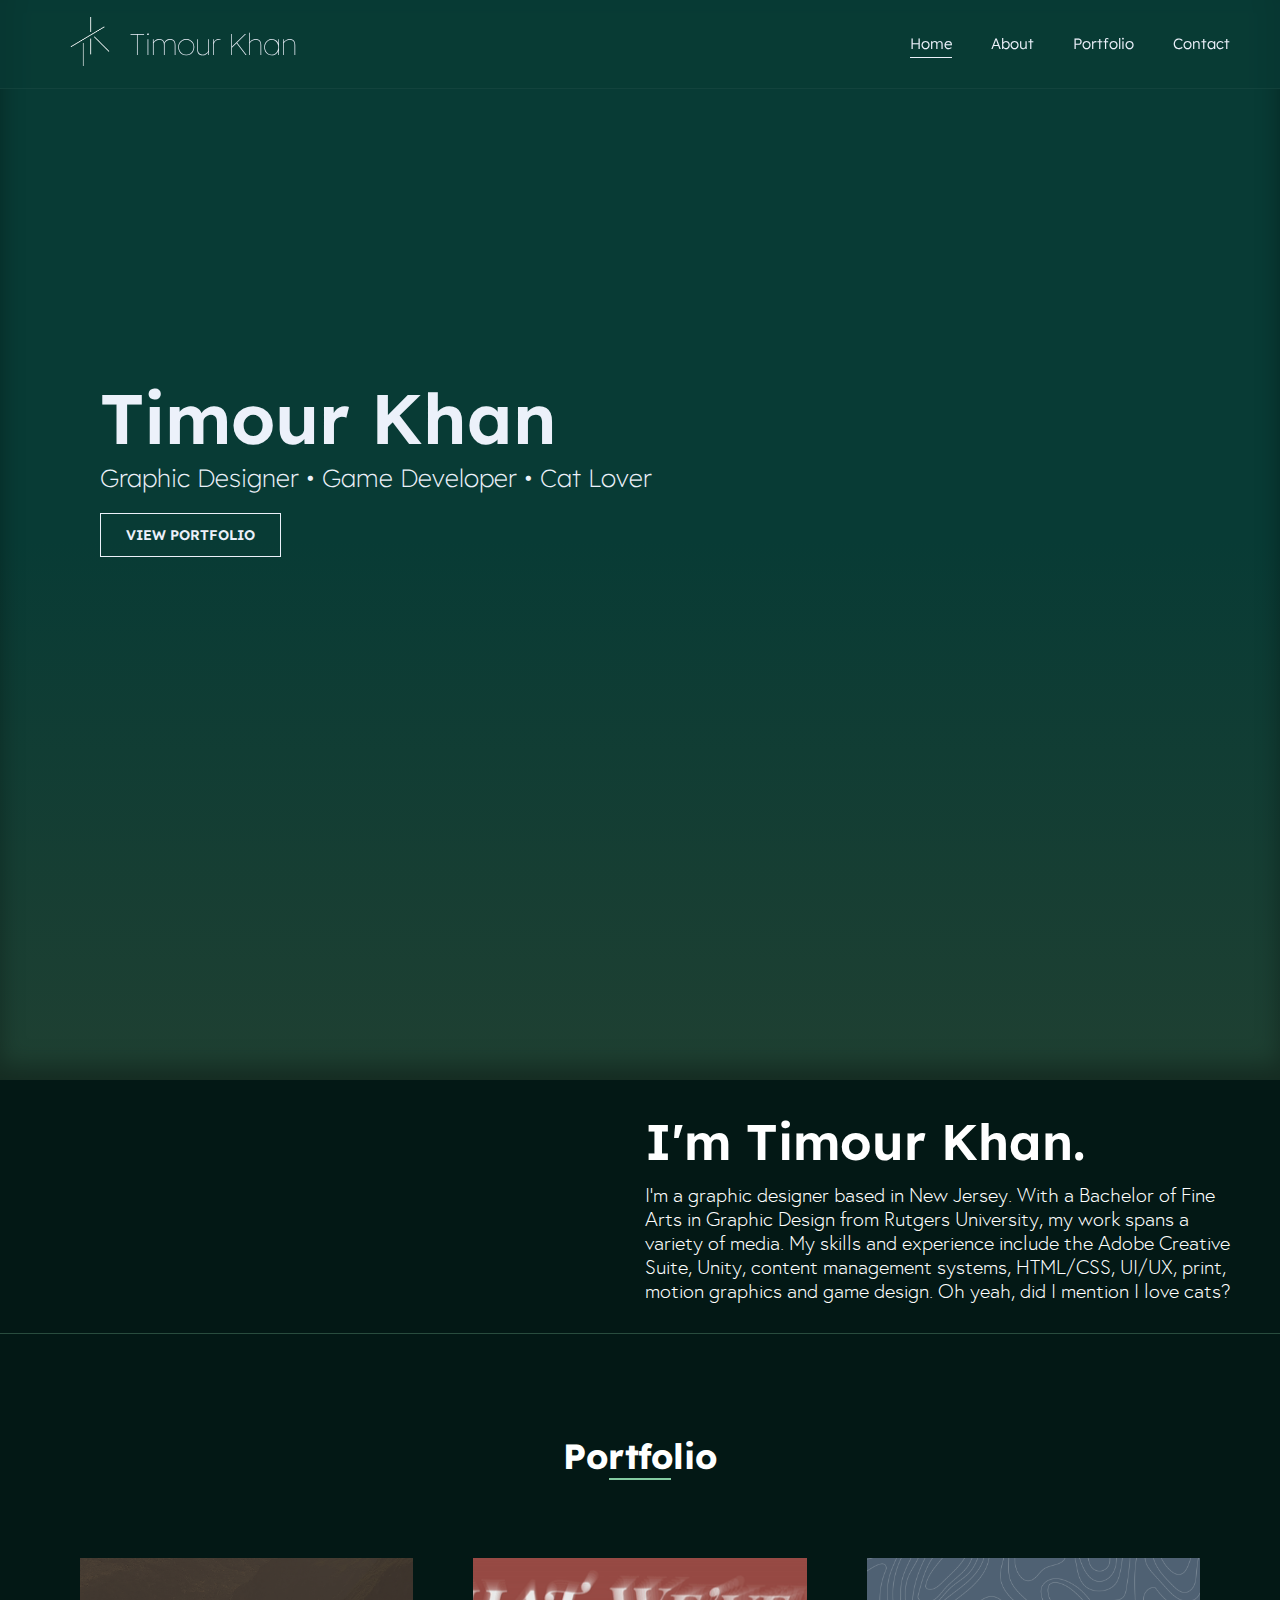
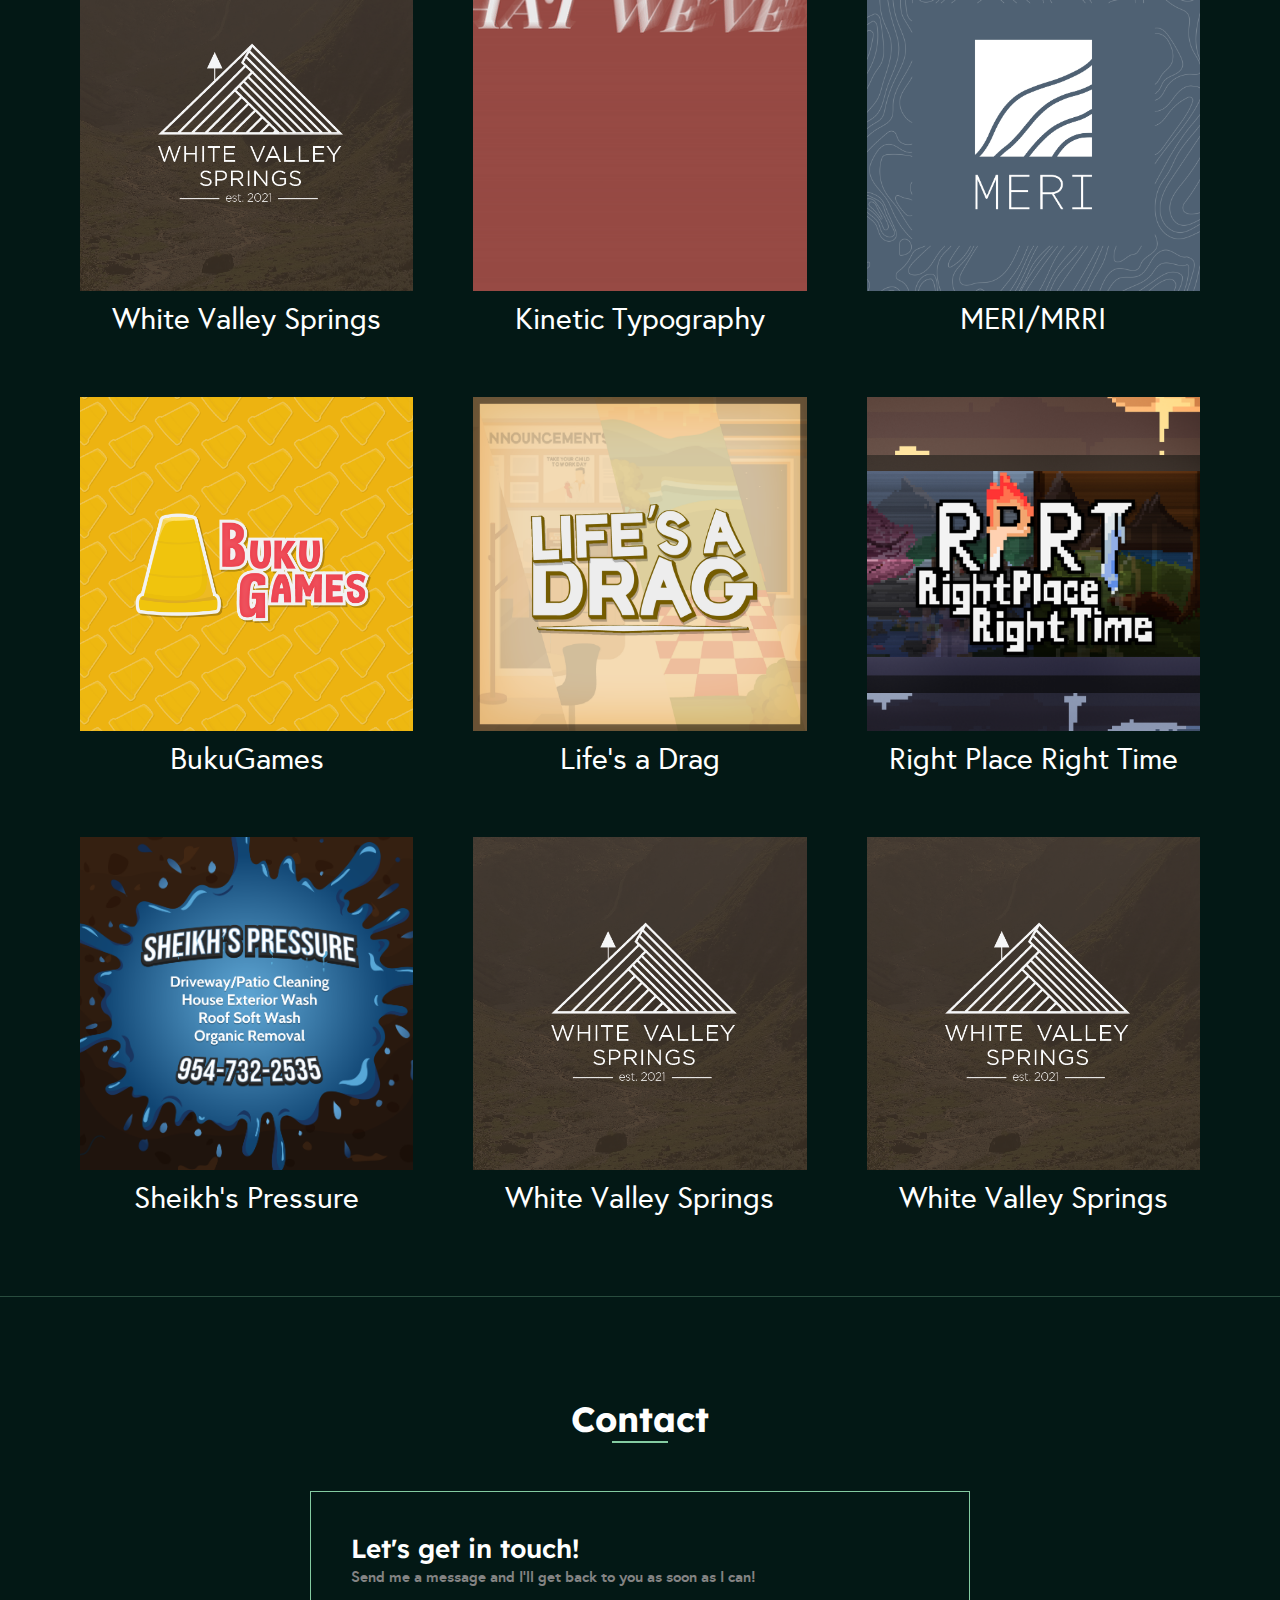
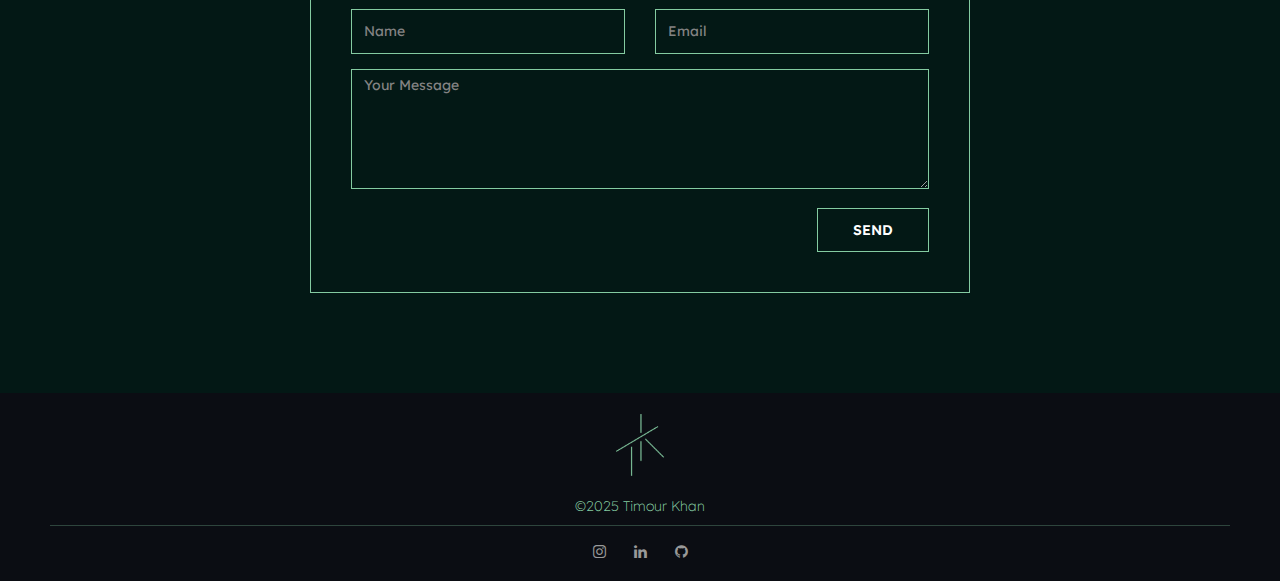
==== commit bae727ee: "Added about page" ====
--- a/index.html
+++ b/index.html
@@ -1,7 +1,7 @@
 <!DOCTYPE html>
 <html lang="en">
 
-<head>
+<head id="index">
    <meta charset="UTF-8" />
    <meta name="viewport" content="width=device-width, initial-scale=1.0" />
    <meta name="keywords" content="HTML, CSS, JavaScript">
@@ -40,10 +40,8 @@
          <nav class="navbar">
             <ul>
                <li><a href="#homenav" class="homenav active">Home</a></li>
-               <!-- <li><a href="#about">About</a></li> -->
-               <!-- <li><a href="#services">Services</a></li> -->
+               <li><a href="#aboutnav" class="aboutnav">About</a></li>
                <li><a href="#portfolionav" class="portfolionav">Portfolio</a></li>
-               <!-- <li><a href="#blog">Blog</a></li> -->
                <li><a href="#contactnav" class="contactnav">Contact</a></li>
             </ul>
          </nav>
@@ -51,6 +49,7 @@
    </header>
    <section class="home" id="homenav">
       <div class="container">
+         <div class="cover"></div>
          <div class="row full-screen">
             <div class="home-content">
                <div class="block">
@@ -64,134 +63,67 @@
          </div>
       </div>
    </section>
-   <!-- <section class="about" id="about">
+   <section class="about" id="aboutnav">
       <div class="container">
-         <div class="row">
-            <div class="title">
+         <!-- <div class="row">
+            <div class="title text-center">
                <h1>About Me</h1>
                <p>Know more about me</p>
-            </div>
-         </div>
-         <div class="row">
-            <div class="about-content">
-               <div class="row">
-                  <div class="img">
-                     <img src="img/me.png" alt='me' />
-                  </div>
-                  <div class="text">
-                     <h4>I'm Puskar Adhikari</h4>
-                     <h6>A <span>Web developer</span> and <span>front-end engineer</span> living and working in
-                        Kathmandu, Nepal
-                     </h6>
-                     <p>I'm passionate about creating and developing clean, unique, elegant products. I specialize in
-                        building Websites for small to medium size business. I keep my code clean, readable, modular and
-                        well refactored. I enjoy working with complex user interfaces
-                     </p>
-                     <div class="skills">
-                        <h6>Here are My few Tech Stack I've been working:</h6>
-                        <div class="skills-list">
-                           <ul class="fa-ul">
-                              <li><span class="fa-li"><i class="fas fa-check-square"></i></span>JavaScript</li>
-                              <li><span class="fa-li"><i class="fas fa-check-square"></i></span>HTML5</li>
-                              <li><span class="fa-li"><i class="fas fa-check-square"></i></span>CSS/SCSS</li>
-                              <li><span class="fa-li"><i class="fas fa-check-square"></i></span>React JS</li>
-                              <li><span class="fa-li"><i class="fas fa-check-square"></i></span>Next.JS</li>
-                           </ul>
-                           <ul class="fa-ul">
-                              <li><span class="fa-li"><i class="fas fa-check-square"></i></span>Version Control</li>
-                              <li><span class="fa-li"><i class="fas fa-check-square"></i></span>UI/UX Design</li>
-                              <li><span class="fa-li"><i class="fas fa-check-square"></i></span>CSS/SCSS</li>
-                              <li><span class="fa-li"><i class="fas fa-check-square"></i></span>Firebase</li>
-                              <li><span class="fa-li"><i class="fas fa-check-square"></i></span>Adobe XD</li>
-                           </ul>
-                        </div>
-                     </div>
-                     <div class="social">
-                        <a href=""><i class="fa fa-facebook"></i></a>
-                        <a href=""><i class="fa fa-twitter"></i></a>
-                        <a href=""><i class="fa fa-instagram"></i></a>
-                        <a href=""><i class="fa fa-github"></i></a>
-                        <a href=""><i class="fa fa-linkedin"></i></a>
-                     </div>
-                  </div>
-               </div>
-            </div>
-         </div>
-   </section> -->
-   <!-- <section class="services" id="services">
-      <div class="container">
-         <div class="row">
-            <div class="title text-center">
-               <h1>Services</h1>
-            </div>
-         </div>
-         <div class="row">
-            <div class="service-content">
-               <div class="box">
-                  <div class="icon"><i class="fa fa-laptop"></i></div>
-                  <h5>Web Design</h5>
-                  <p>From single landing pages to a fully-blown eCommerce store,
-                     I'll create a design that fits you and your business.
-                  </p>
-               </div>
-               <div class="box">
-                  <div class="icon"><i class="fa fa-code"></i></div>
-                  <h5>Web Development</h5>
-                  <p>I create fully scalable and economically viable web
-                     applications that boost your business.
-                  </p>
-               </div>
-               <div class="box">
-                  <div class="icon"><i class="fas fa-palette"></i></div>
-                  <h5>UI/UX Design</h5>
-                  <p>Powerful UI/UX is the key to higher user adoption rates, and
-                     easier onboarding. By taking the following elements, I conduct
-                     initial research and craft the design.
-                  </p>
-               </div>
-               <div class="box">
-                  <div class="icon"><i class="fas fa-wallet"></i></div>
-                  <h5>Business Application</h5>
-                  <p>I take an innovation-led approach to business application
-                     services that make use of emerging technology and
-                     software-as-a-service.
-                  </p>
-               </div>
-               <div class="box">
-                  <div class="icon"><i class="fa fa-mobile"></i></div>
-                  <h5>Apps Interfac</h5>
-                  <p>To match the pace, I give my best to design eye-catching
-                     designs and prominent user-interfaces.
-                  </p>
-               </div>
-               <div class="box">
-                  <div class="icon"><i class="fa fa-rocket"></i></div>
-                  <h5>SEO</h5>
-                  <p>SEO is a critical component of online marketing. I use a
-                     combination of the latest onsite and off-site strategies to
-                     produce top results.
-                  </p>
-               </div>
-            </div>
-         </div>
-      </div>
-   </section> -->
+            </div> -->
+      </div>
+      <div class="row">
+         <div class="about-content">
+            <div class="text">
+               <h4>I'm Timour Khan.</h4>
+               <!-- <h6>A <span>Web developer</span> and <span>front-end engineer</span> living and working in
+                     Kathmandu, Nepal
+                  </h6> -->
+               <p>I'm a graphic designer based in New Jersey. With a Bachelor of Fine Arts in Graphic Design from
+                  Rutgers University, my work spans a variety of media. My skills and experience include the Adobe
+                  Creative Suite, Unity, content management
+                  systems, HTML/CSS, UI/UX, print, motion graphics and game design. Oh yeah, did I mention I love
+                  cats?
+               </p>
+               <!-- <div class="skills">
+                  <h6>Here are My few Tech Stack I've been working:</h6>
+                  <div class="skills-list">
+                     <ul class="fa-ul">
+                        <li><span class="fa-li"><i class="fas fa-check-square"></i></span>Adobe Creative Suite</li>
+                        <li><span class="fa-li"><i class="fas fa-check-square"></i></span>HTML/CSS</li>
+                        <li><span class="fa-li"><i class="fas fa-check-square"></i></span>Unity3D</li>
+                        <li><span class="fa-li"><i class="fas fa-check-square"></i></span>React JS</li>
+                        <li><span class="fa-li"><i class="fas fa-check-square"></i></span>Next.JS</li>
+                     </ul>
+                     <ul class="fa-ul">
+                        <li><span class="fa-li"><i class="fas fa-check-square"></i></span>Version Control</li>
+                        <li><span class="fa-li"><i class="fas fa-check-square"></i></span>UI/UX Design</li>
+                        <li><span class="fa-li"><i class="fas fa-check-square"></i></span>CSS/SCSS</li>
+                        <li><span class="fa-li"><i class="fas fa-check-square"></i></span>Firebase</li>
+                        <li><span class="fa-li"><i class="fas fa-check-square"></i></span>Adobe XD</li>
+                     </ul>
+                  </div>
+               </div> -->
+               <!-- <div class="social">
+                     <a href=""><i class="fa fa-facebook"></i></a>
+                     <a href=""><i class="fa fa-twitter"></i></a>
+                     <a href=""><i class="fa fa-instagram"></i></a>
+                     <a href=""><i class="fa fa-github"></i></a>
+                     <a href=""><i class="fa fa-linkedin"></i></a>
+                  </div> -->
+            </div>
+            <div class="img">
+               <img src="img/blinkfullbody.gif" alt='me' />
+            </div>
+         </div>
+      </div>
+   </section>
+
    <section class="portfolio" id="portfolionav">
 
       <div class="row">
          <div class="title text-center">
-            <h1>Portfolio</h1>
-         </div>
-      </div>
-      <div class="row">
-         <!-- <div class="filter-btn">
-               <ul id="filterBtn">
-                  <li class="active" data-target="all">All</li>
-                  <li data-target="web">Web Design</li>
-                  <li data-target="app">App Interface</li>
-                  <li data-target="ui">UI/UX</li>
-               </ul>
-            </div> -->
+            <h3>Portfolio</h3>
+         </div>
       </div>
       <div class="row">
          <div class="gallery">
@@ -293,10 +225,10 @@
       <div class="container">
          <div class="row">
             <div class="title text-center">
-               <h1>Contact</h1>
-            </div>
-         </div>
-         <div class="row">
+               <h3>Contact</h3>
+            </div>
+         </div>
+         <div class="row form-holder">
             <form class="contact-form" action="https://api.web3forms.com/submit" method="POST">
                <input type="hidden" name="access_key" value="dc839871-3ebc-45a8-a748-4e70b51005d6" />
                <div class="row">
--- a/css/main.css
+++ b/css/main.css
@@ -73,7 +73,7 @@
   margin-bottom: 40px;
 }
 
-.title h1 {
+.title h3 {
   display: inline-block;
   font-size: 35px;
   font-weight: 700;
@@ -82,9 +82,9 @@
   position: relative;
 }
 
-.title h1::before {
+.title h3::before {
   content: "";
-  left: 0;
+  left: 30%;
   right: 30%;
   position: absolute;
   height: 2px;
--- a/css/home.css
+++ b/css/home.css
@@ -1,11 +1,11 @@
 .home {
-  min-height: 100vh;
-  background: linear-gradient(#083b35, #123526);
+  position: relative;
+  min-height: 120vh;
+  background: linear-gradient(#083b35 50%, #123526f1), url("/img/cover.jpg");
   background-size: cover;
-  background-position: center;
   padding: 15px;
+  box-shadow: inset 0 -15px 25px rgba(0, 0, 0, 0.329);
 }
-
 
 .full-screen {
   min-height: 100vh;
--- a/css/about.css
+++ b/css/about.css
@@ -1,37 +1,62 @@
 .about {
-  padding: 100px 15px;
-  background-color: #fff;
+  padding-inline: 15px;
+  border-bottom: 1px solid #84cba24b;
+  position: relative;
+  scroll-margin-top: 70px;
+
+}
+
+.about .row .title h1::before {
+  left: 30%;
+}
+
+.about-content {
+  display: flex;
+  justify-content: center;
+  align-items: center;
+  flex-direction: row-reverse;
+  gap: 100px;
 }
 
 .img {
   flex: 0 0 50%;
-  max-width: 50%;
+  max-width: 500px;
+  position: relative;
+  overflow: hidden;
+  transform-origin: bottom;
+  scale: 1.2;
+
 }
 
 .img img {
   width: 100%;
-  border-radius: 4px;
+  height: 100%;
+  position: relative;
+  top: 70px;
+  object-fit: contain;
   display: block;
+  filter: drop-shadow(-5px 5px #84cba22d);
 }
 
 .text {
-  flex: 0 0 50%;
+  display: flex;
+  flex-direction: column;
+  justify-content: center;
+  /* flex: 0 0 50%; */
   max-width: 50%;
-  padding-left: 30px;
+  margin: 30px;
 }
 
 .text h4 {
-  font-size: 25px;
+  font-size: 50px;
   font-weight: 600;
   margin: 0 0 10px;
-  color: #000;
 }
 
 .text h6 {
   font-size: 18px;
   font-weight: 500;
   margin: 0 0 25px;
-  color: #000;
 }
 
 .text h6 span {
@@ -39,31 +64,10 @@
   position: relative;
 }
 
-.text h6 span::before {
-  content: "";
-  left: 0;
-  right: 90%;
-  position: absolute;
-  height: 2px;
-  bottom: 0px;
-  transition: all 0.5s ease;
-}
-
-.text h6 span:hover::before {
-  content: "";
-  left: 0;
-  right: 0;
-  position: absolute;
-  height: 2px;
-  background-color: #5f88e0;
-  bottom: 0px;
-}
-
 .text p {
-  font-size: 15px;
-  font-weight: 400;
+  font-size: 20px;
+  font-weight: 100;
   line-height: 24px;
-  color: #838383;
 }
 
 .skills {
--- a/css/portfolio.css
+++ b/css/portfolio.css
@@ -1,41 +1,7 @@
 .portfolio {
     padding-top: 100px;
     border-bottom: 1px solid #84cba24b;
-}
-
-.portfolio .row .title h1::before {
-    left: 30%;
-}
-
-.filter-btn {
-    flex: 0 0 100%;
-    max-width: 100%;
-}
-
-.filter-btn ul {
-    list-style: none;
-    text-align: center;
-    padding: 0;
-}
-
-.filter-btn ul li {
-    color: #000;
-    font-weight: 500;
-    font-size: 15px;
-    display: inline-block;
-    margin: 0px 8px;
-    text-transform: uppercase;
-    cursor: pointer;
-    padding-bottom: 0;
-}
-
-.filter-btn ul li.active {
-    color: #5f88e0;
-    border-bottom: 2px solid #5f88e0;
-}
-
-.filter-btn {
-    margin-bottom: 25px;
+    scroll-margin-top: 70px;
 }
 
 .gallery {
@@ -275,8 +241,12 @@
     font-weight: 100;
 }
 
+
 .iteminfo a {
+    font-size: inherit;
     text-decoration: underline;
+    color: white;
+
 }
 
 .iteminfo a:visited,
@@ -320,11 +290,15 @@
 
 }
 
+.changeproj a {
+    color: white;
+}
+
 .changeproj a:visited,
 .changeproj a:active {
     color: inherit;
-
-}
+}
+
 
 .changeproj label {
     padding-inline: 30px;
--- a/css/contact.css
+++ b/css/contact.css
@@ -1,15 +1,21 @@
 .contact {
     padding: 100px 150px;
+    scroll-margin-top: 70px;
 }
 
 .contact .row .title h1::before {
     left: 30%;
 }
 
+.form-holder {
+    display: flex;
+    justify-content: center;
+}
+
 .contact-form {
     /* background-color: #fff; */
     flex: 0 0 100%;
-    max-width: 100%;
+    max-width: 75%;
     padding: 40px;
     border: 1.5px solid #84cba1;
     /* border-radius: 5px; */
--- a/css/queries.css
+++ b/css/queries.css
@@ -1,6 +1,28 @@
 @media(max-width: 991px) {
     .block h1 {
         font-size: 50px;
+    }
+
+    .block h3 {
+        font-size: 18px;
+    }
+
+    .about-content {
+        flex-wrap: wrap;
+        padding-top: 100px;
+    }
+
+    .about .text h4 {
+        font-size: 40px;
+    }
+
+    .about .text p {
+        font-size: 16px;
+        font-weight: 200;
+    }
+
+    .gallery label {
+        font-size: 24px;
     }
 
     .iteminfo {
@@ -16,19 +38,15 @@
 }
 
 @media(max-width: 767px) {
+    .container {
+        margin-inline: 0;
+    }
 
     .home-content {
         justify-content: center;
         text-align: center;
     }
 
-    .home .home-content .block h1 {
-        font-size: 60px;
-    }
-
-    .home .home-content .block h3 {
-        font-size: 20px;
-    }
 
     header {
         padding-inline: 15px;
@@ -92,16 +110,22 @@
         /* background-color: #01143e; */
     }
 
+    .about-content {
+        gap: 0;
+    }
+
     .about .img {
-        flex: 0 0 100%;
-        max-width: 100%;
+        scale: 1;
+    }
+
+    .about .img img {
+        top: 20px;
     }
 
     .about .text {
-        flex: 0 0 100%;
-        max-width: 100%;
-        padding-left: 0px;
-        padding-top: 30px;
+        text-align: center;
+        padding: 0;
+        max-width: 75%;
     }
 
     .gallery .item {
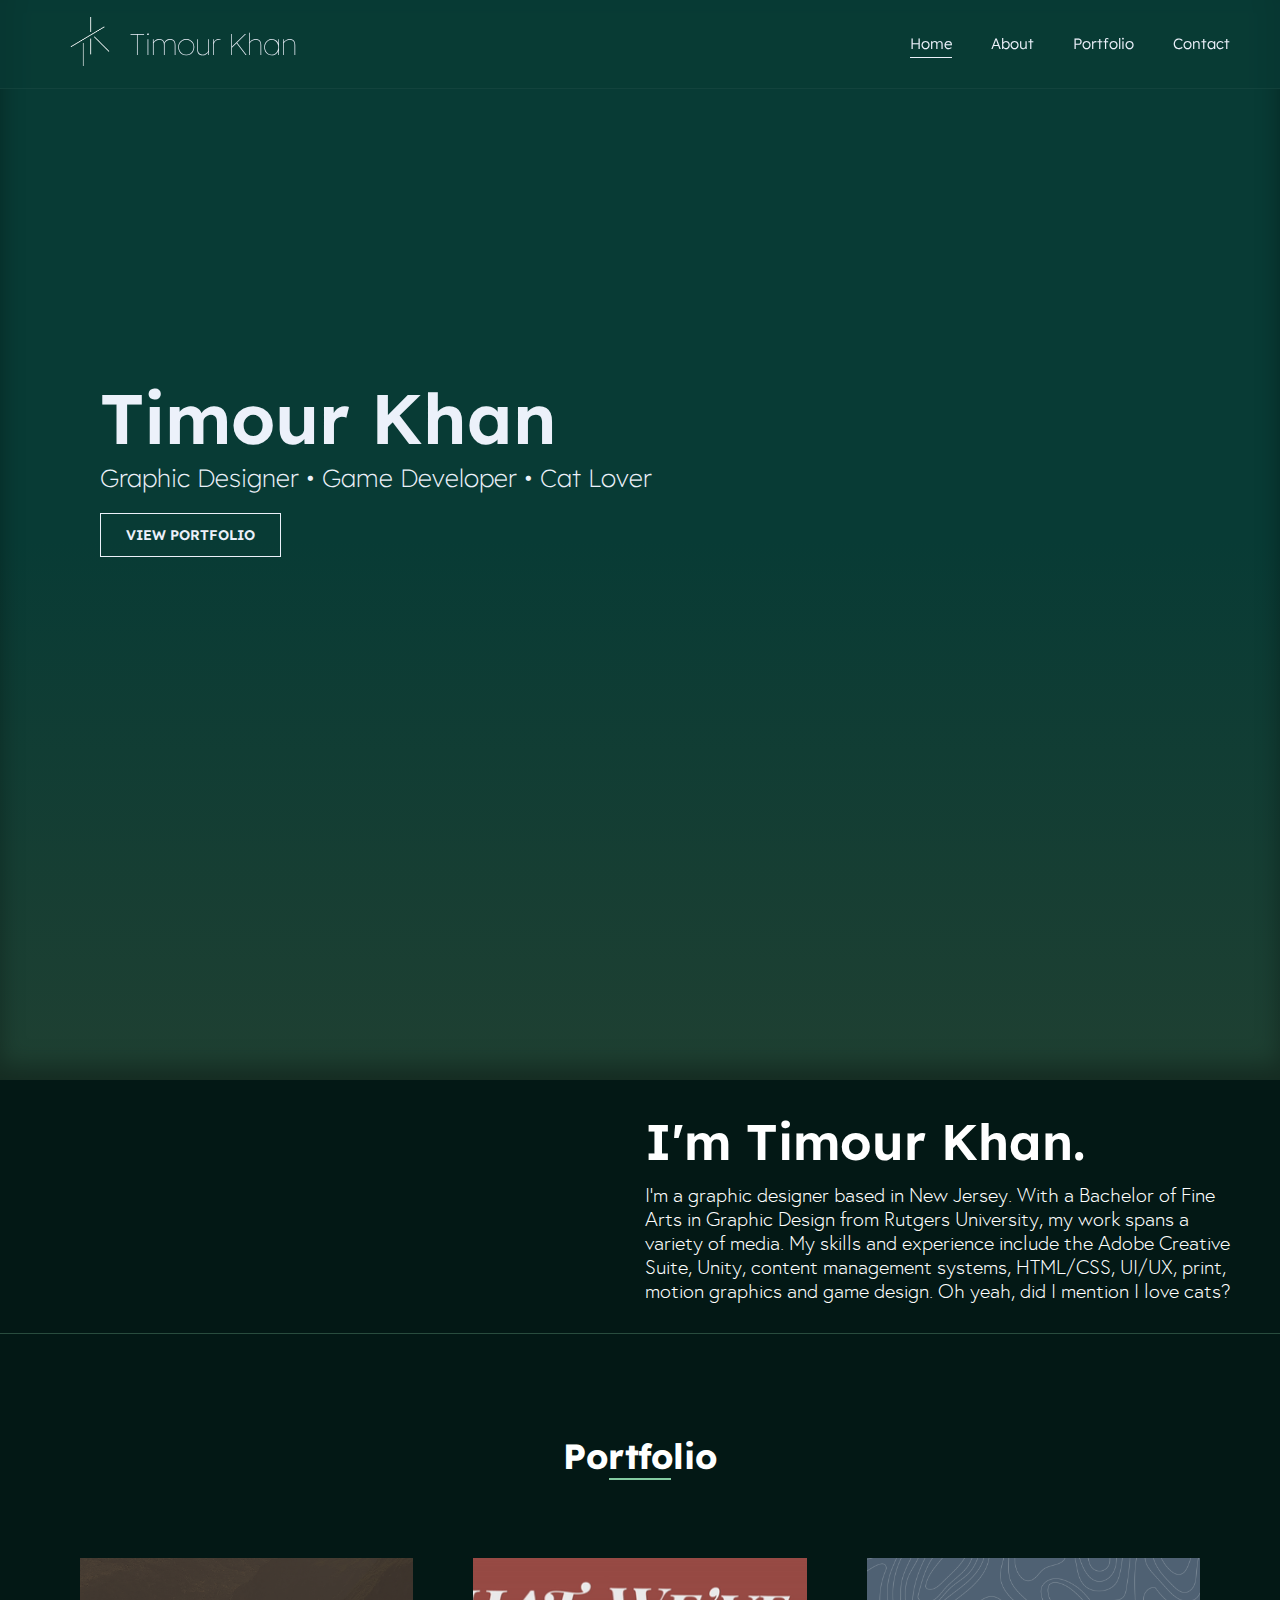
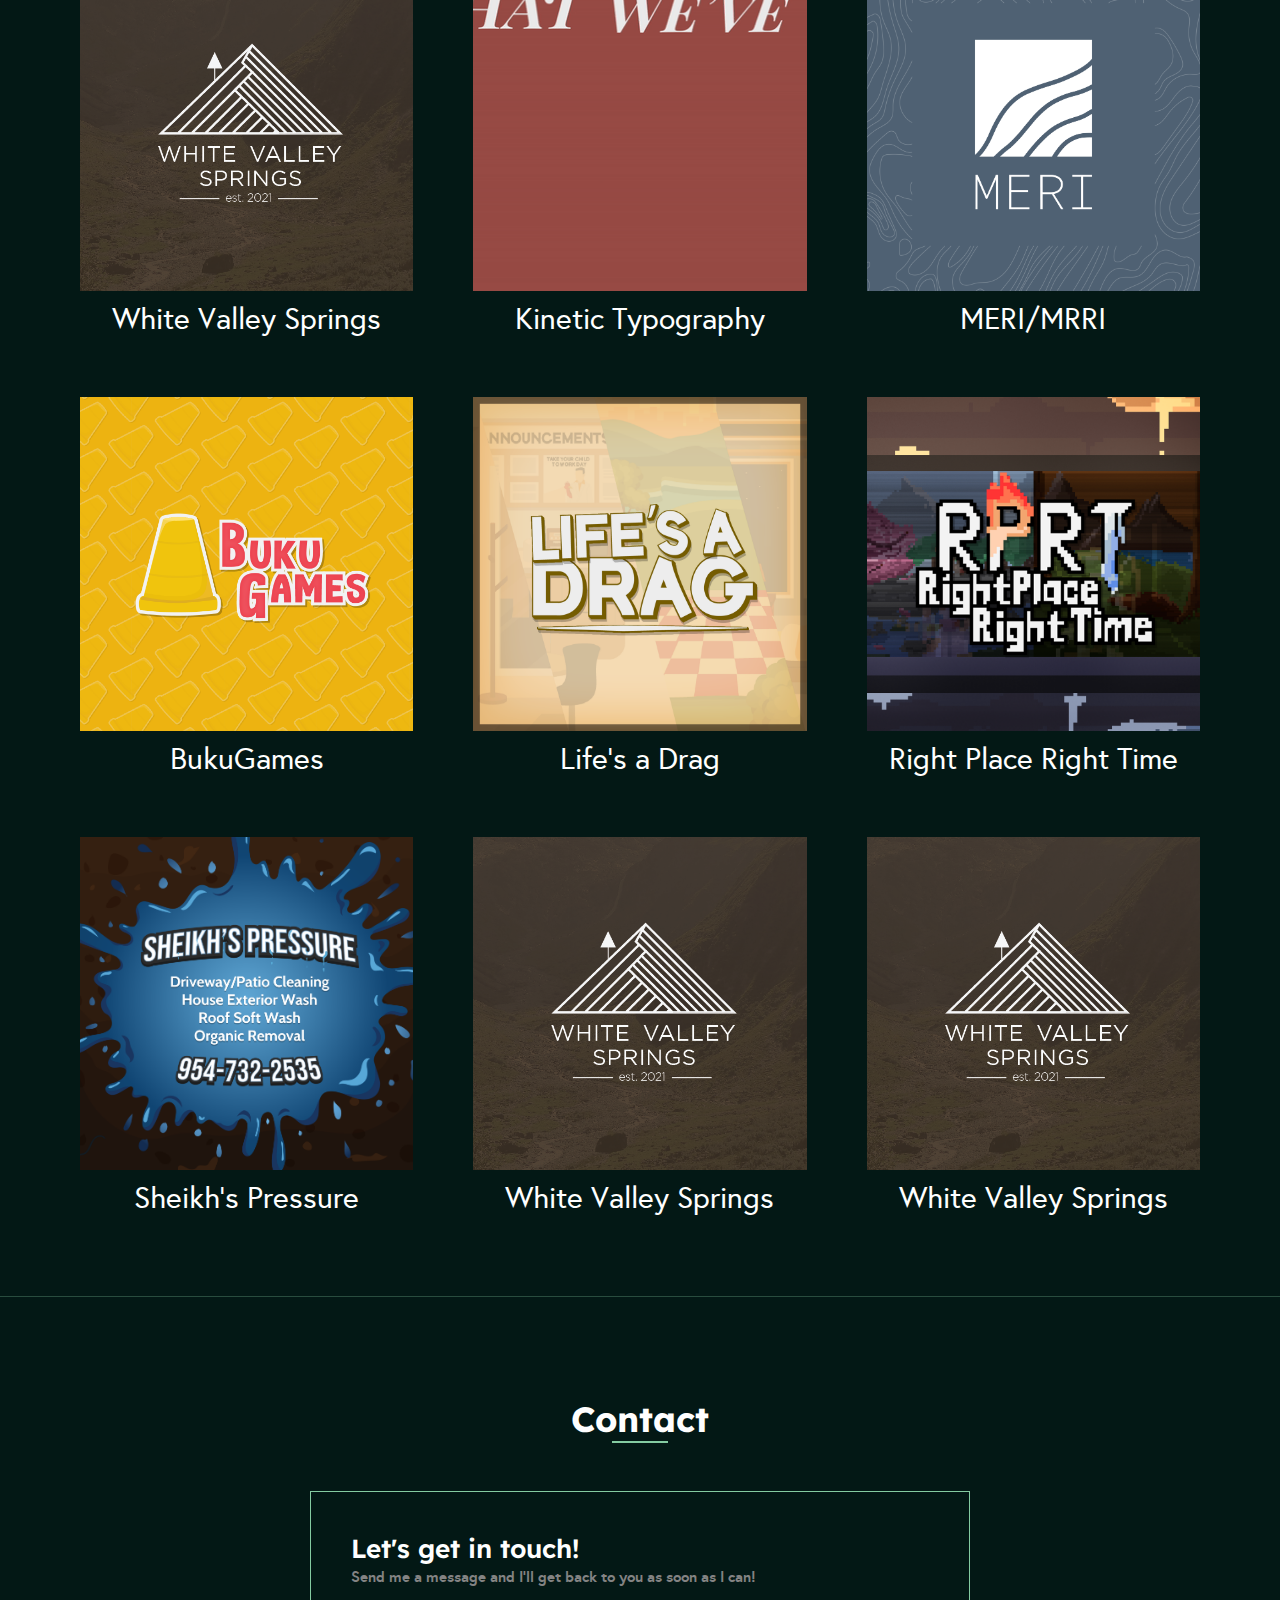
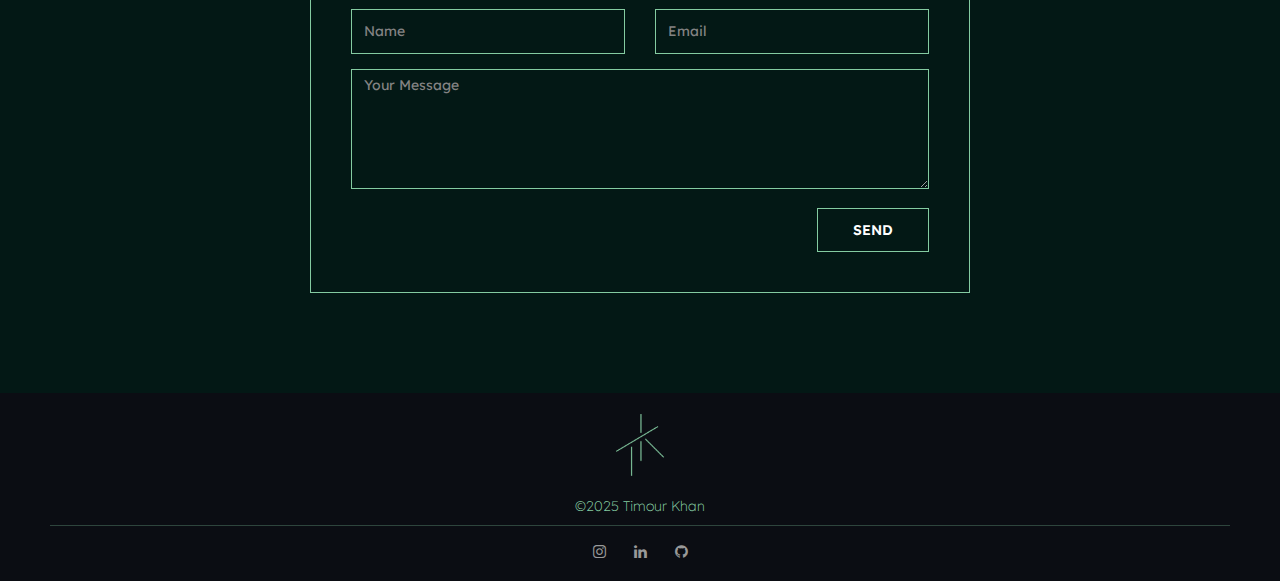
==== commit 6a4f8072: "update" ====
--- a/index.html
+++ b/index.html
@@ -30,8 +30,8 @@
       <div class="row">
          <div class="brand-name">
             <div class="logos">
-               <a href="/" class="logo"><img src="img/logo.png" /></a>
-               <a href="/" class="logo">Timour Khan</a>
+               <a href="./" class="logo"><img src="img/logo.png" /></a>
+               <a href="./" class="logo">Timour Khan</a>
             </div>
          </div>
          <div class="hamburger">
@@ -148,7 +148,7 @@
                <label>Kinetic Typography</label>
             </div>
             <div class="item" data-id="web">
-               <a href="meri.html">
+               <a href="./meri.html">
                   <div class="inner">
                      <img src="./img/portfolio/MERI/MERIThumb.png" alt="portfolio" />
                      <div class="overlay">
--- a/css/home.css
+++ b/css/home.css
@@ -1,7 +1,7 @@
 .home {
   position: relative;
   min-height: 120vh;
-  background: linear-gradient(#083b35 50%, #123526f1), url("/img/cover.jpg");
+  background: linear-gradient(#083b35 50%, #123526f1), url("../img/cover.jpg");
   background-size: cover;
   padding: 15px;
   box-shadow: inset 0 -15px 25px rgba(0, 0, 0, 0.329);
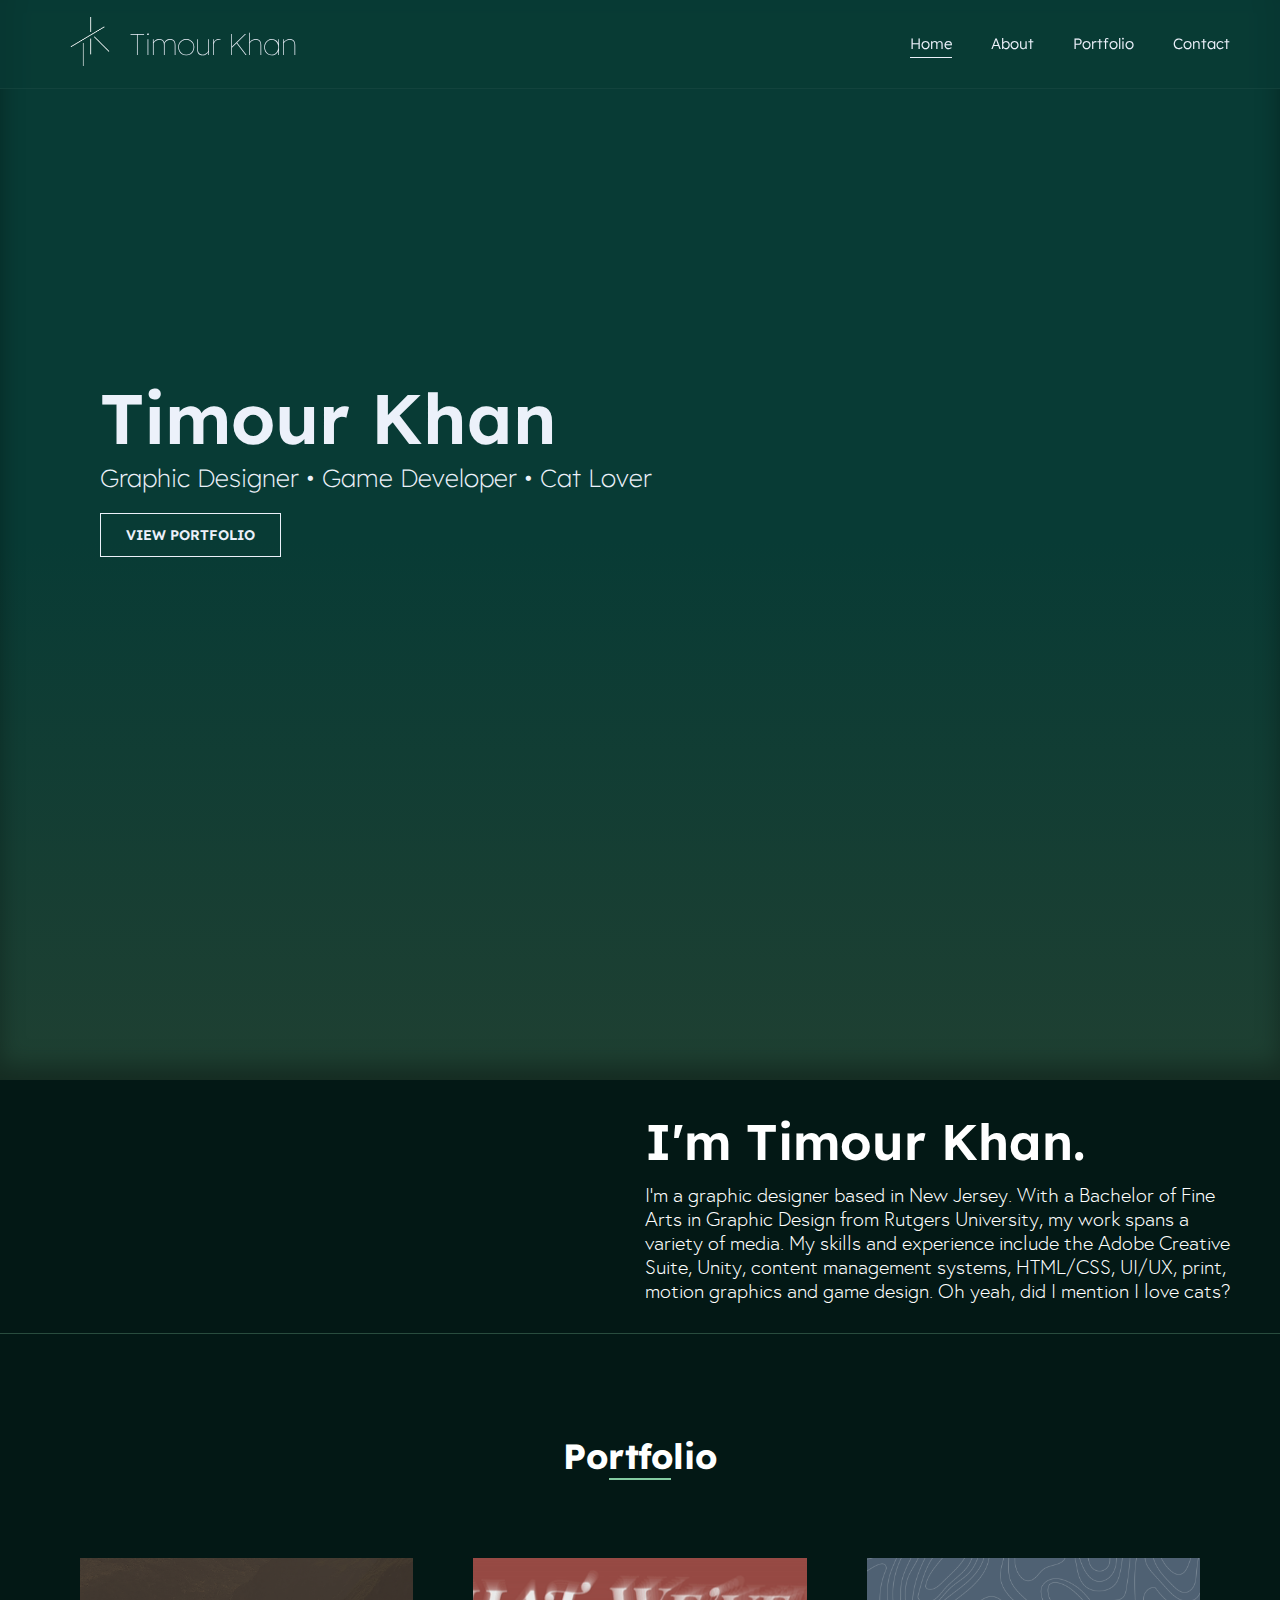
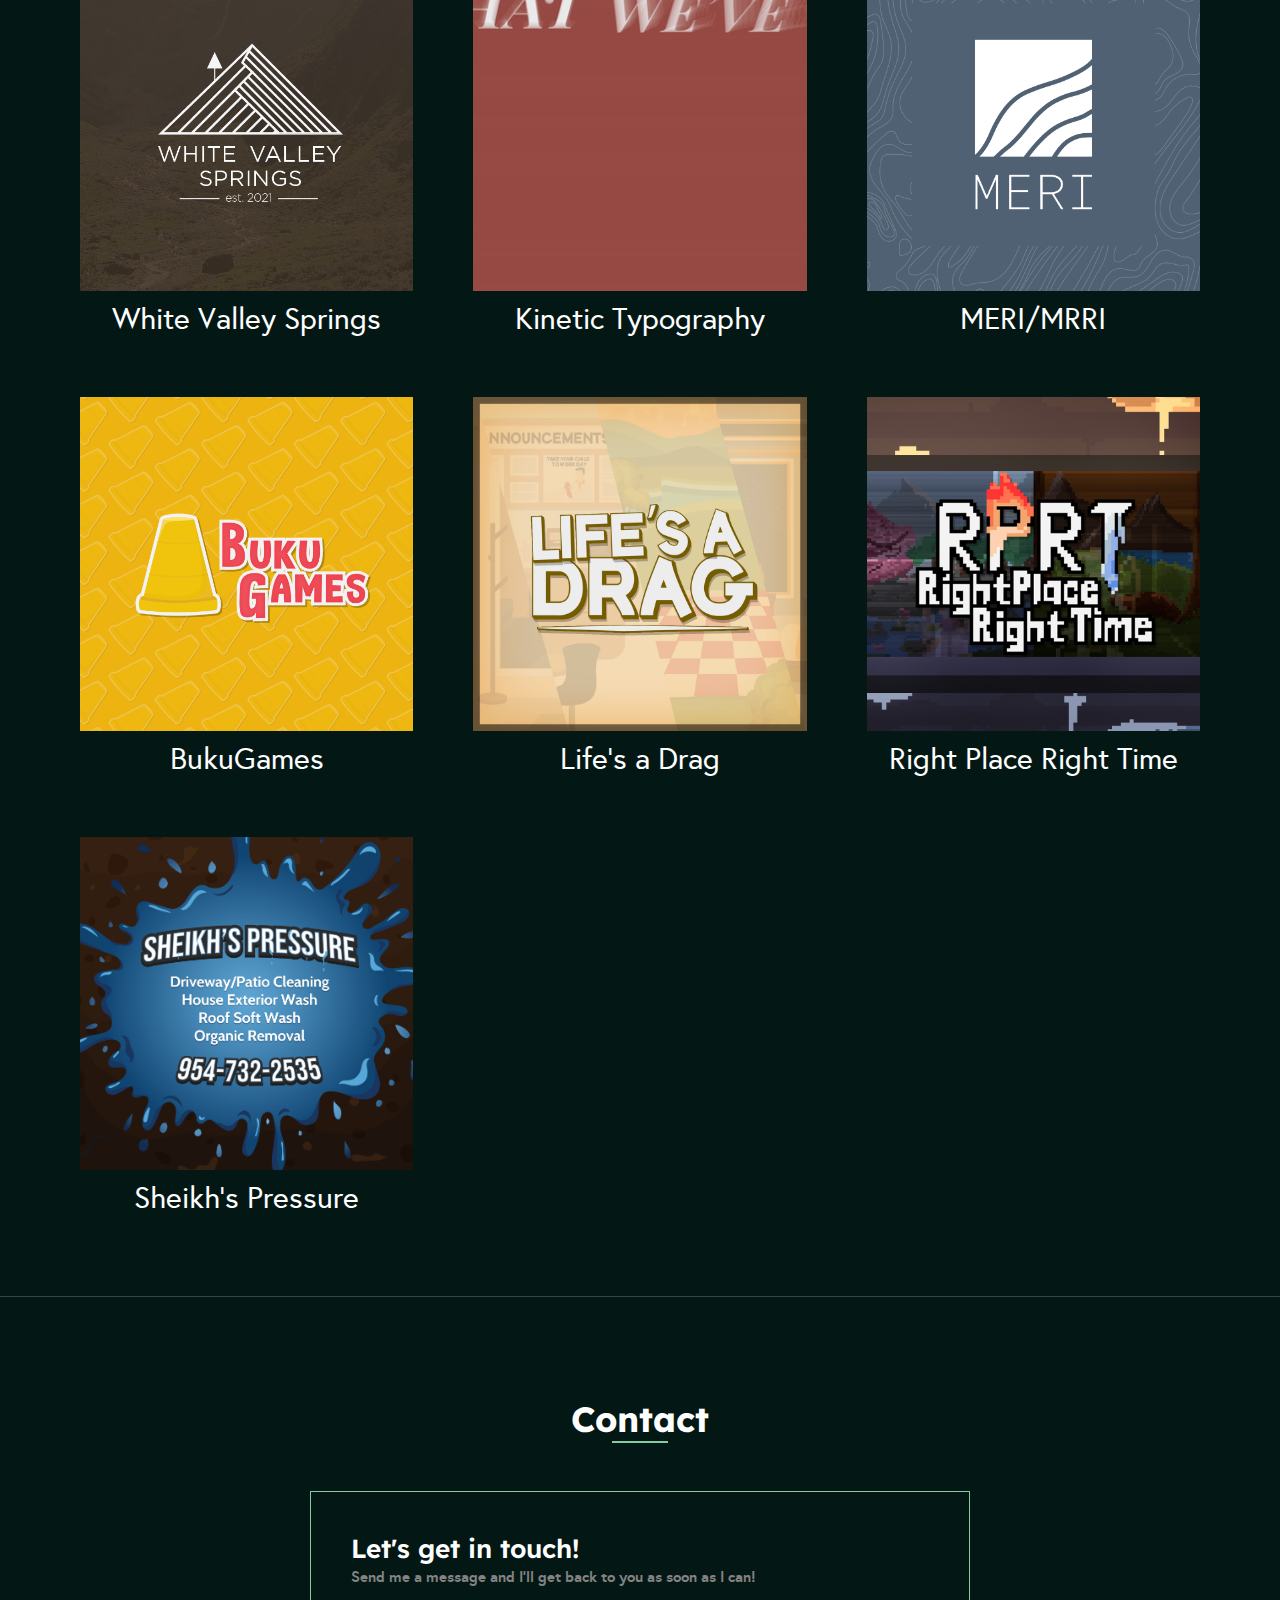
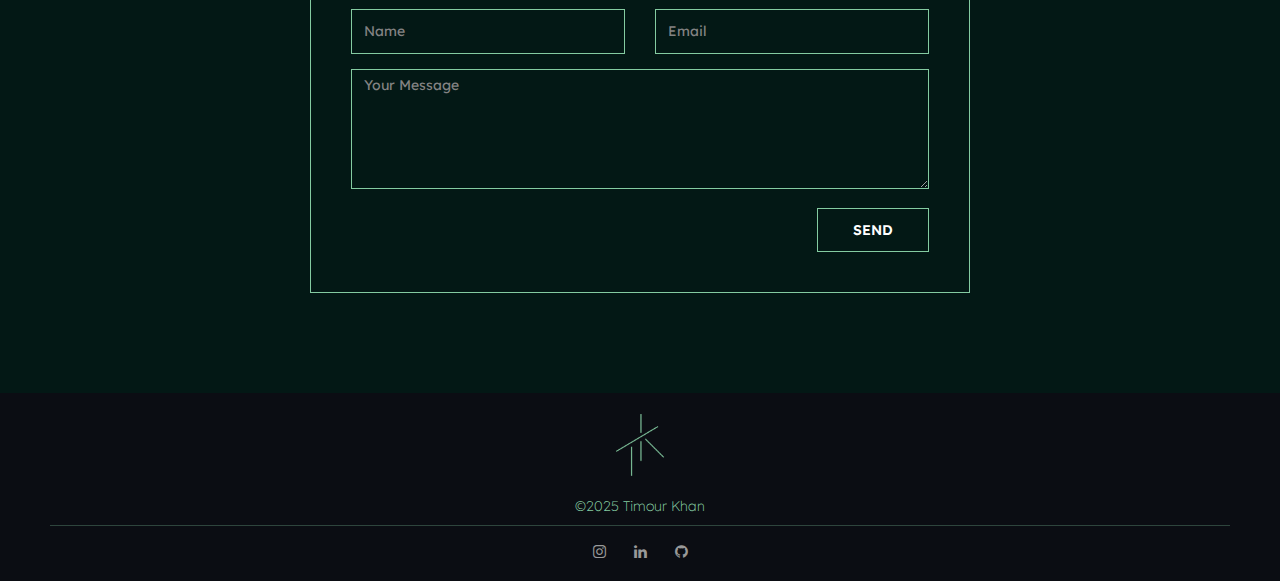
==== commit 8a954895: "update" ====
--- a/index.html
+++ b/index.html
@@ -30,7 +30,7 @@
       <div class="row">
          <div class="brand-name">
             <div class="logos">
-               <a href="./" class="logo"><img src="img/logo.png" /></a>
+               <a href="./" class="logo"><img src="./img/logo.png" /></a>
                <a href="./" class="logo">Timour Khan</a>
             </div>
          </div>
@@ -112,7 +112,7 @@
                   </div> -->
             </div>
             <div class="img">
-               <img src="img/blinkfullbody.gif" alt='me' />
+               <img src="./img/blinkfullbody.gif" alt='me' />
             </div>
          </div>
       </div>
@@ -128,7 +128,7 @@
       <div class="row">
          <div class="gallery">
             <div class="item" data-id="web">
-               <a href="wvs.html">
+               <a href="./wvs.html">
                   <div class="inner">
                      <img src="./img/portfolio/wvs/WVSThumb.png" alt="portfolio" />
                      <div class="overlay">
@@ -138,7 +138,7 @@
                <label>White Valley Springs</label>
             </div>
             <div class="item" data-id="web">
-               <a href="kinetictype.html">
+               <a href="./kinetictype.html">
                   <div class="inner">
                      <img class="gif" src="./img/portfolio/kinetictype/KineticTypeThumb.gif" alt="portfolio" />
                      <div class="overlay">
@@ -158,7 +158,7 @@
                <label>MERI/MRRI</label>
             </div>
             <div class="item" data-id="web">
-               <a href="bukugames.html">
+               <a href="./bukugames.html">
                   <div class="inner">
                      <img src="./img/portfolio/bukugames/BukuGamesThumb.png" alt="portfolio" />
                      <div class="overlay">
@@ -168,7 +168,7 @@
                <label>BukuGames</label>
             </div>
             <div class="item" data-id="web">
-               <a href="lad.html">
+               <a href="./lad.html">
                   <div class="inner">
                      <img src="./img/portfolio/lad/LADThumb.png" alt="portfolio" />
                      <div class="overlay">
@@ -178,7 +178,7 @@
                <label>Life's a Drag</label>
             </div>
             <div class="item" data-id="web">
-               <a href="rprt.html">
+               <a href="./rprt.html">
                   <div class="inner">
                      <img src="./img/portfolio/rprt/RPRTThumb.png" alt="portfolio" />
                      <div class="overlay">
@@ -188,7 +188,7 @@
                <label>Right Place Right Time</label>
             </div>
             <div class="item" data-id="web">
-               <a href="sheikhspressure.html">
+               <a href="./sheikhspressure.html">
                   <div class="inner">
                      <img src="./img/portfolio/sheikhspressure/SheikhsPressureThumb.png" alt="portfolio" />
                      <div class="overlay">
@@ -197,26 +197,7 @@
                </a>
                <label>Sheikh's Pressure</label>
             </div>
-            <div class="item" data-id="web">
-               <a href="wvs.html">
-                  <div class="inner">
-                     <img src="./img/portfolio/wvs/WVSThumb.png" alt="portfolio" />
-                     <div class="overlay">
-                     </div>
-                  </div>
-               </a>
-               <label>White Valley Springs</label>
-            </div>
-            <div class="item" data-id="web">
-               <a href="wvs.html">
-                  <div class="inner">
-                     <img src="./img/portfolio/wvs/WVSThumb.png" alt="portfolio" />
-                     <div class="overlay">
-                     </div>
-                  </div>
-               </a>
-               <label>White Valley Springs</label>
-            </div>
+
          </div>
 
       </div>
@@ -261,7 +242,7 @@
    <footer>
       <div class="copyright">
          <div class="container">
-            <img class="footerlogo" src="img/logo.png" /></a>
+            <img class="footerlogo" src="./img/logo.png" /></a>
             <label>©2025 Timour Khan <span class="year"></span> </label>
             <div class="social-link">
                <a href="https://www.instagram.com/timourkhandesign" target="_blank"><i class="fa fa-instagram"></i></a>
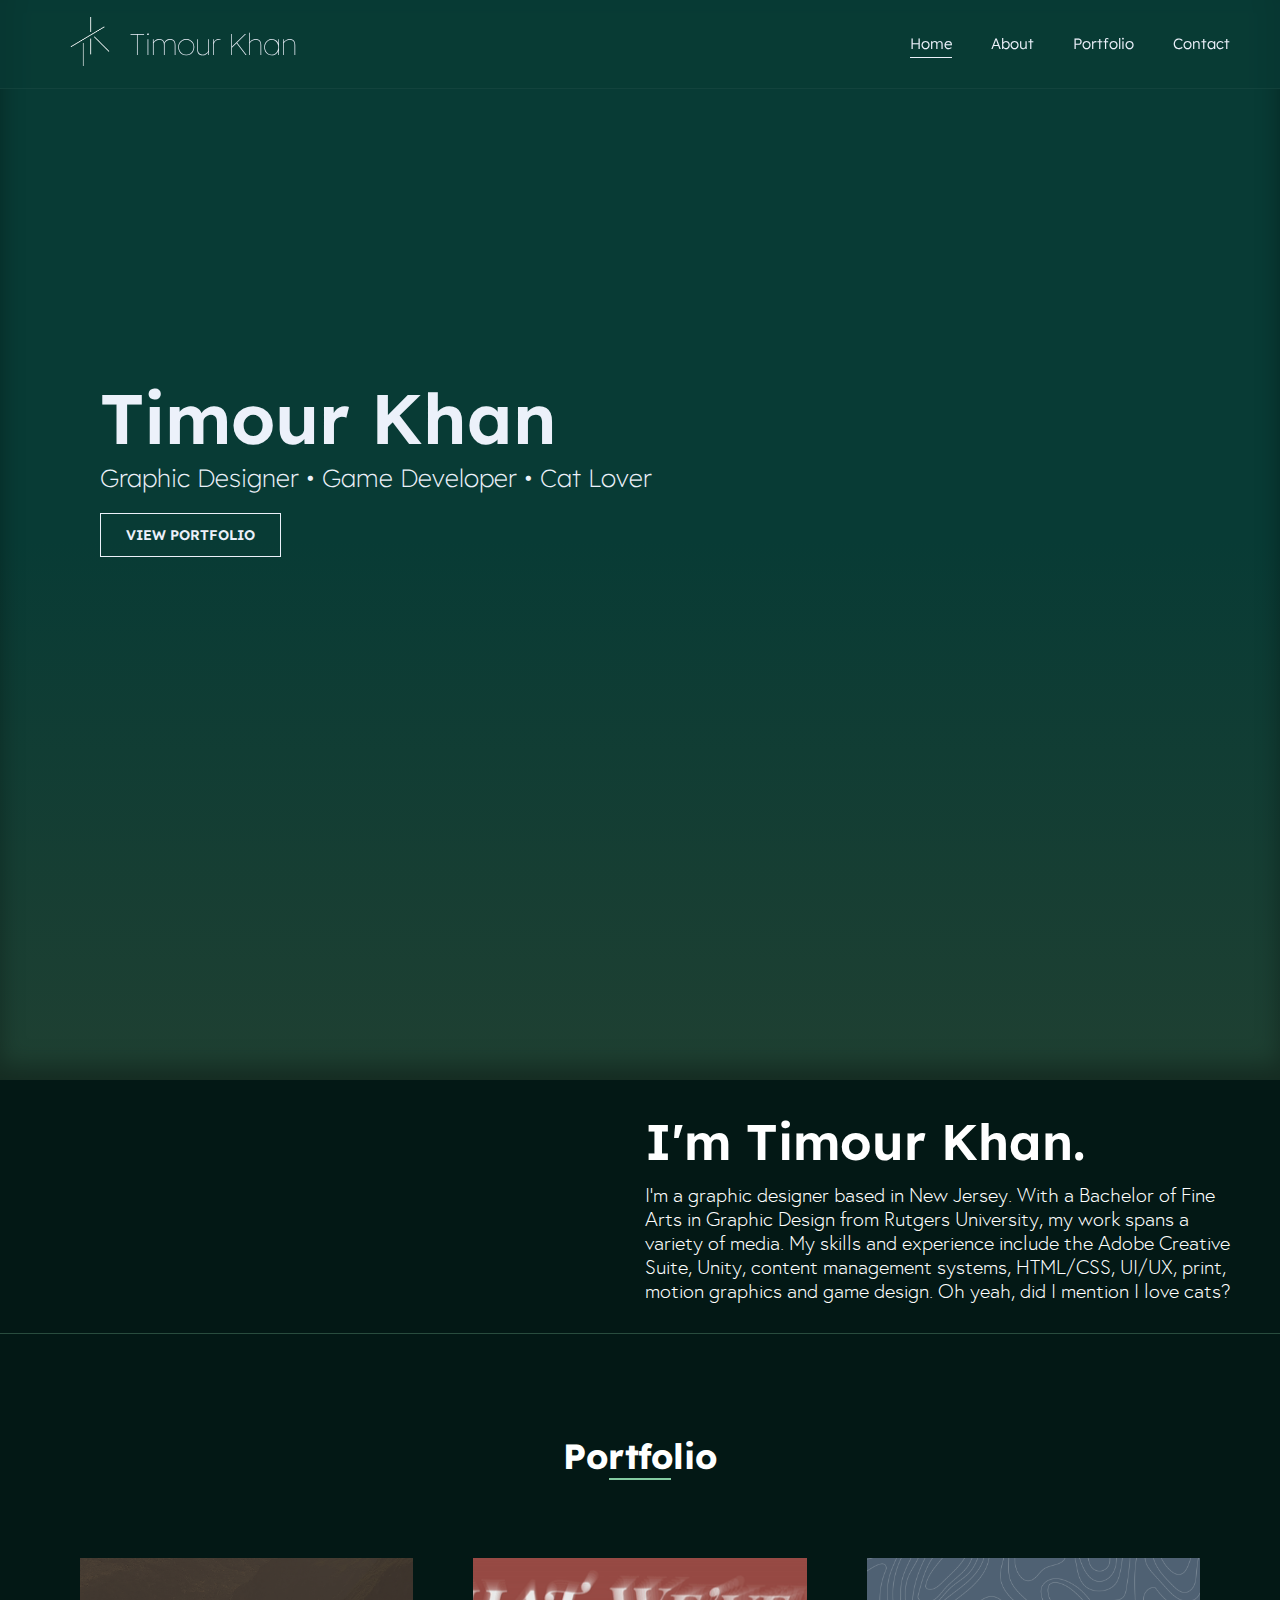
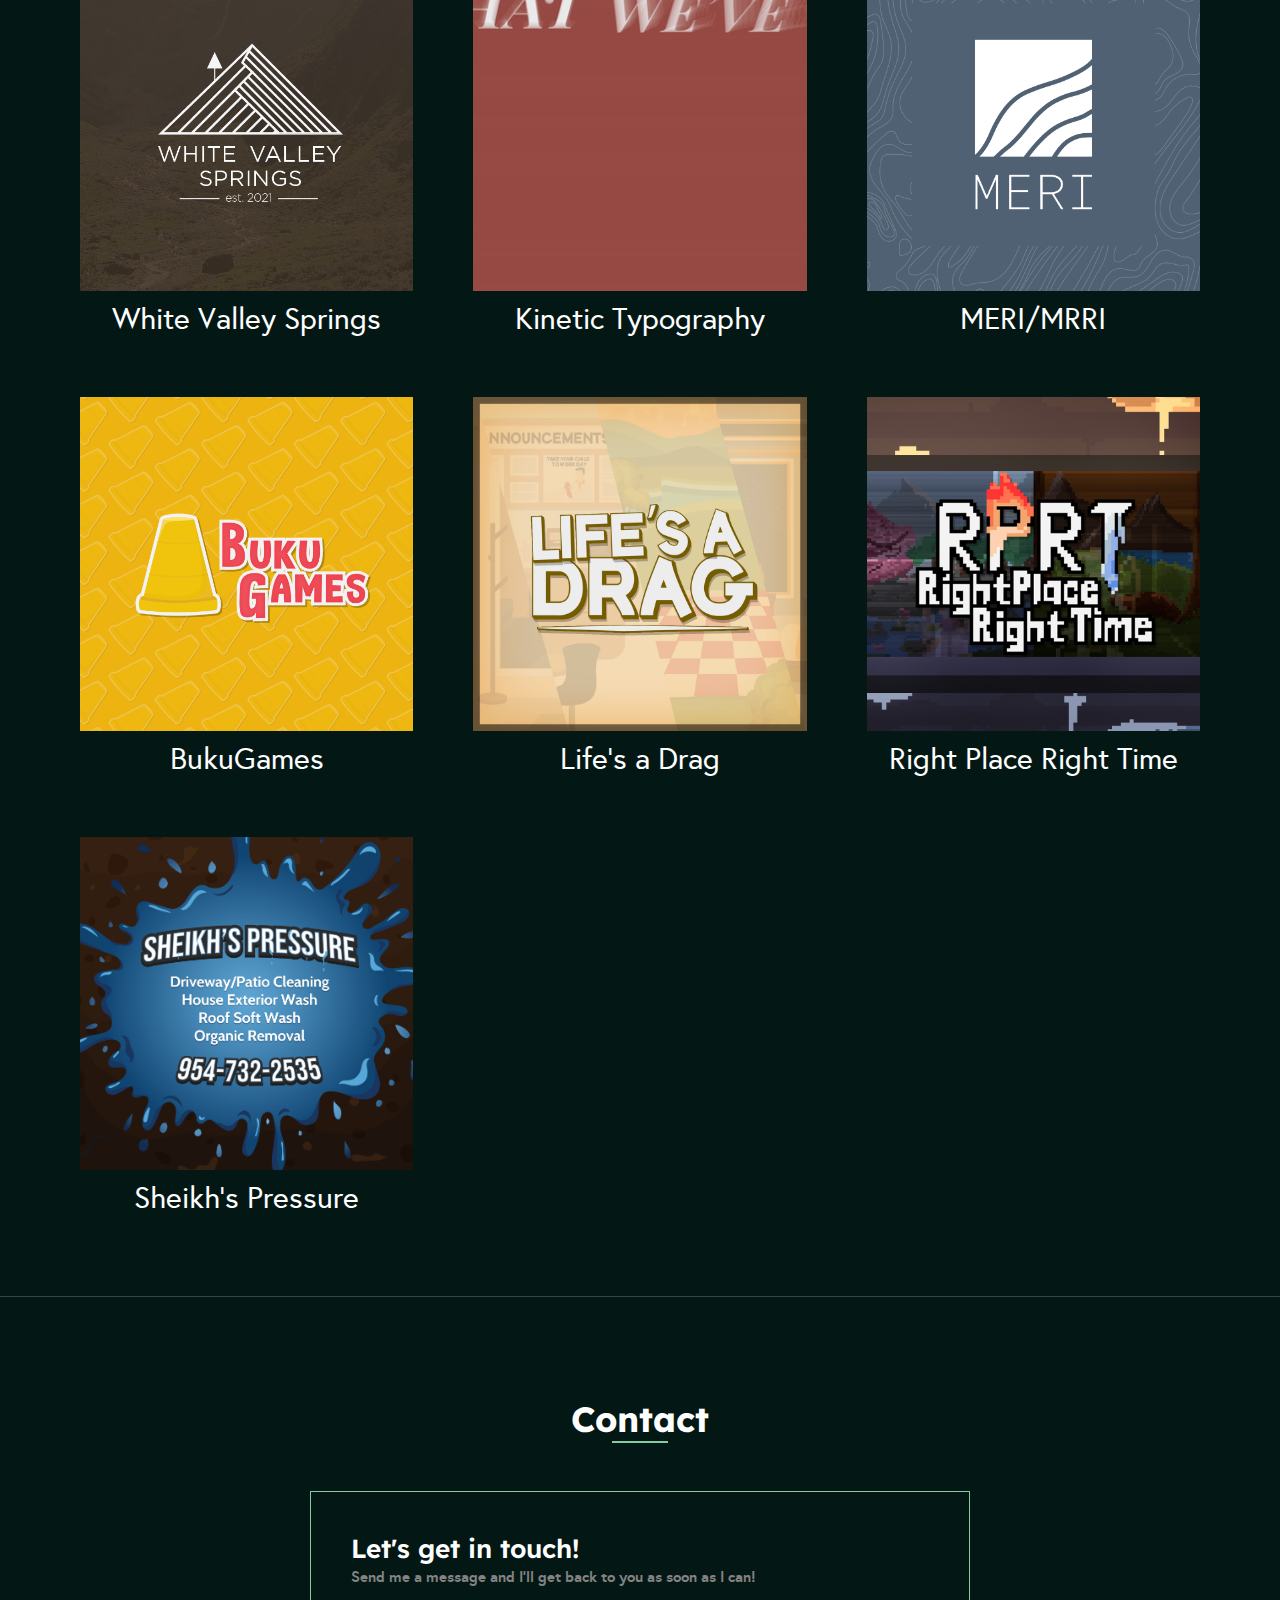
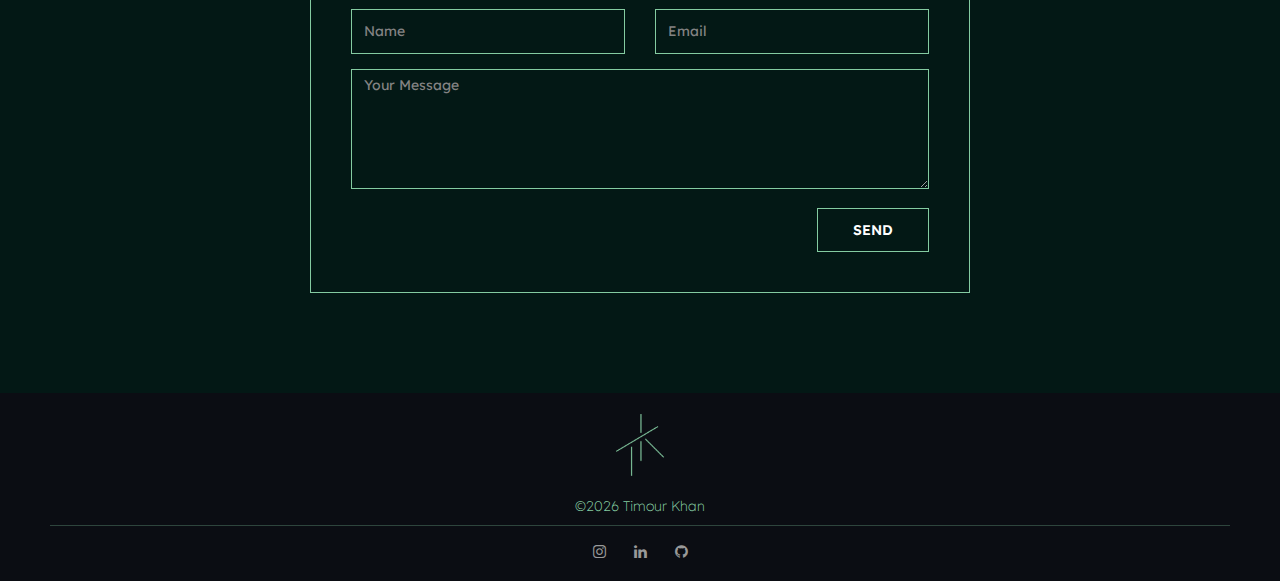
==== commit 74a7ce82: "update" ====
--- a/index.html
+++ b/index.html
@@ -243,7 +243,7 @@
       <div class="copyright">
          <div class="container">
             <img class="footerlogo" src="./img/logo.png" /></a>
-            <label>©2025 Timour Khan <span class="year"></span> </label>
+            <label>©<span class="year"></span> Timour Khan</label>
             <div class="social-link">
                <a href="https://www.instagram.com/timourkhandesign" target="_blank"><i class="fa fa-instagram"></i></a>
                <a href="https://www.linkedin.com/in/timour-khan" target="_blank"><i class="fa fa-linkedin"></i></a>
